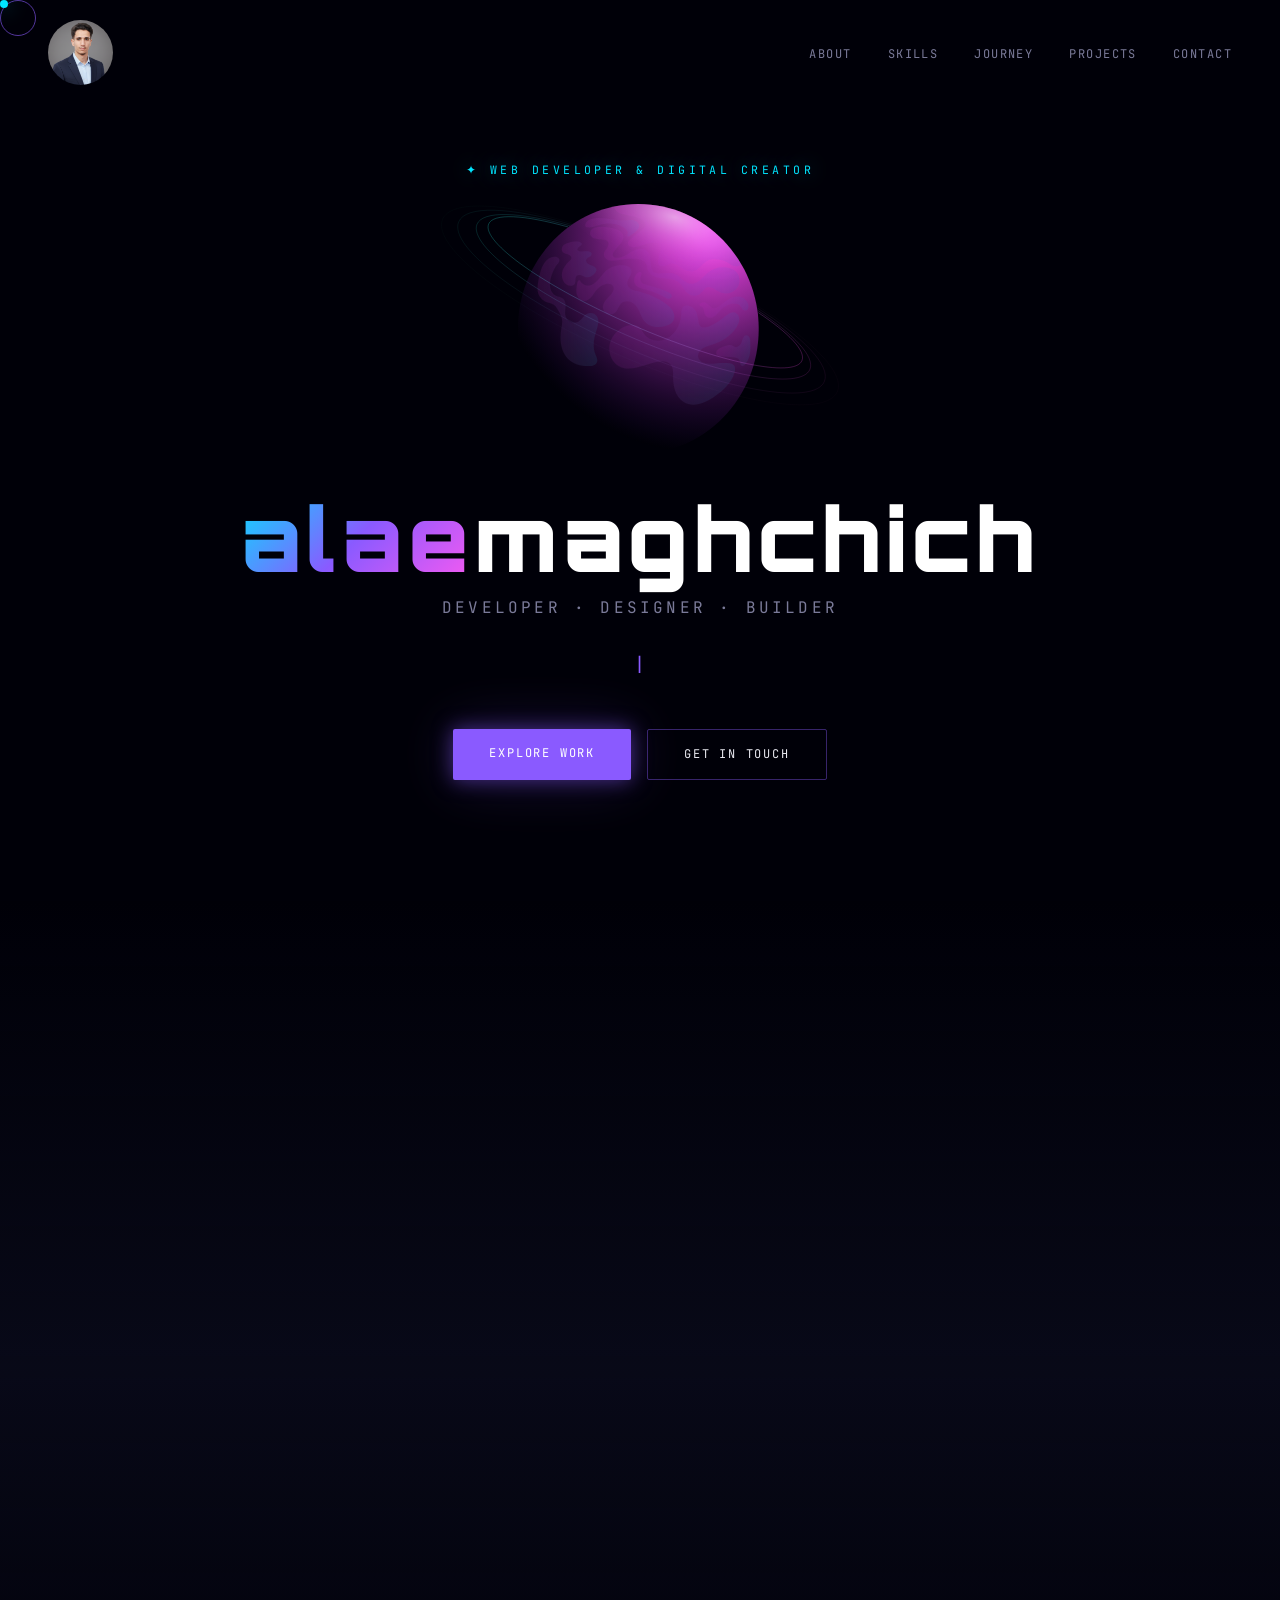
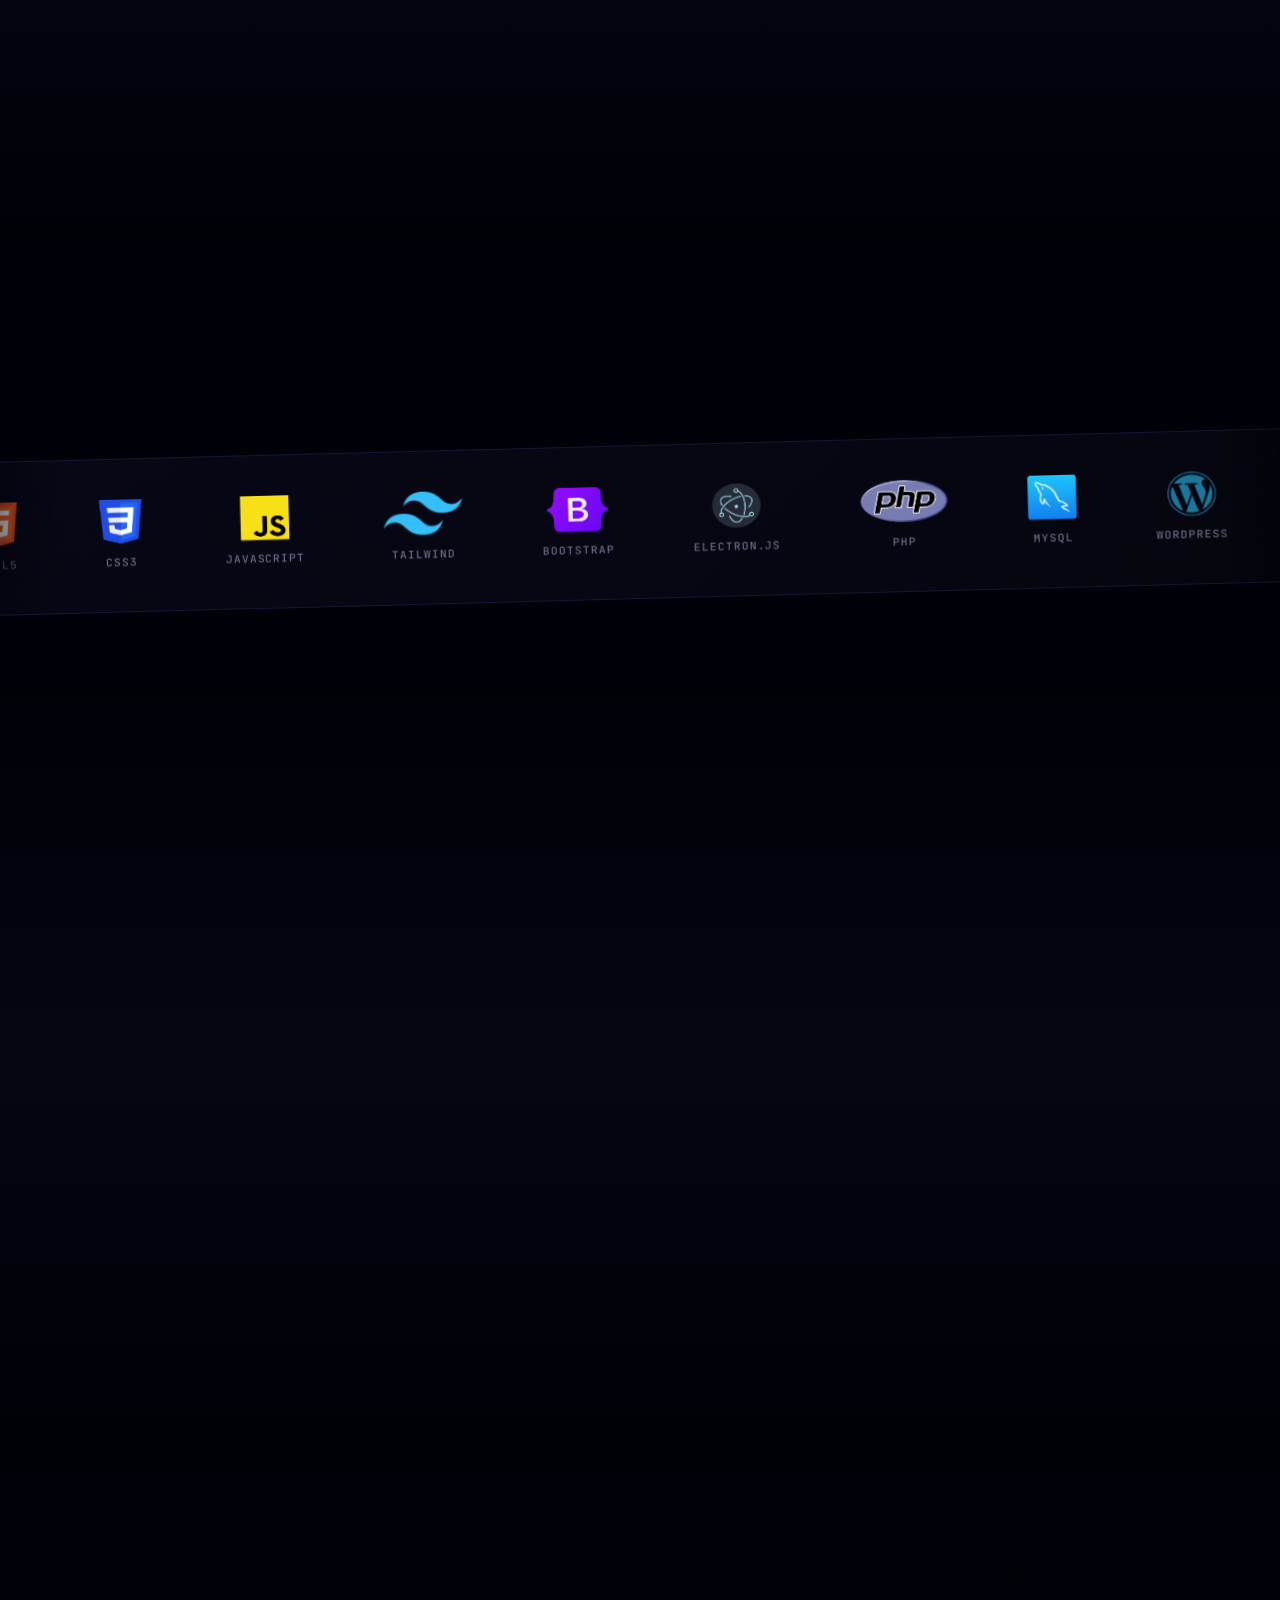
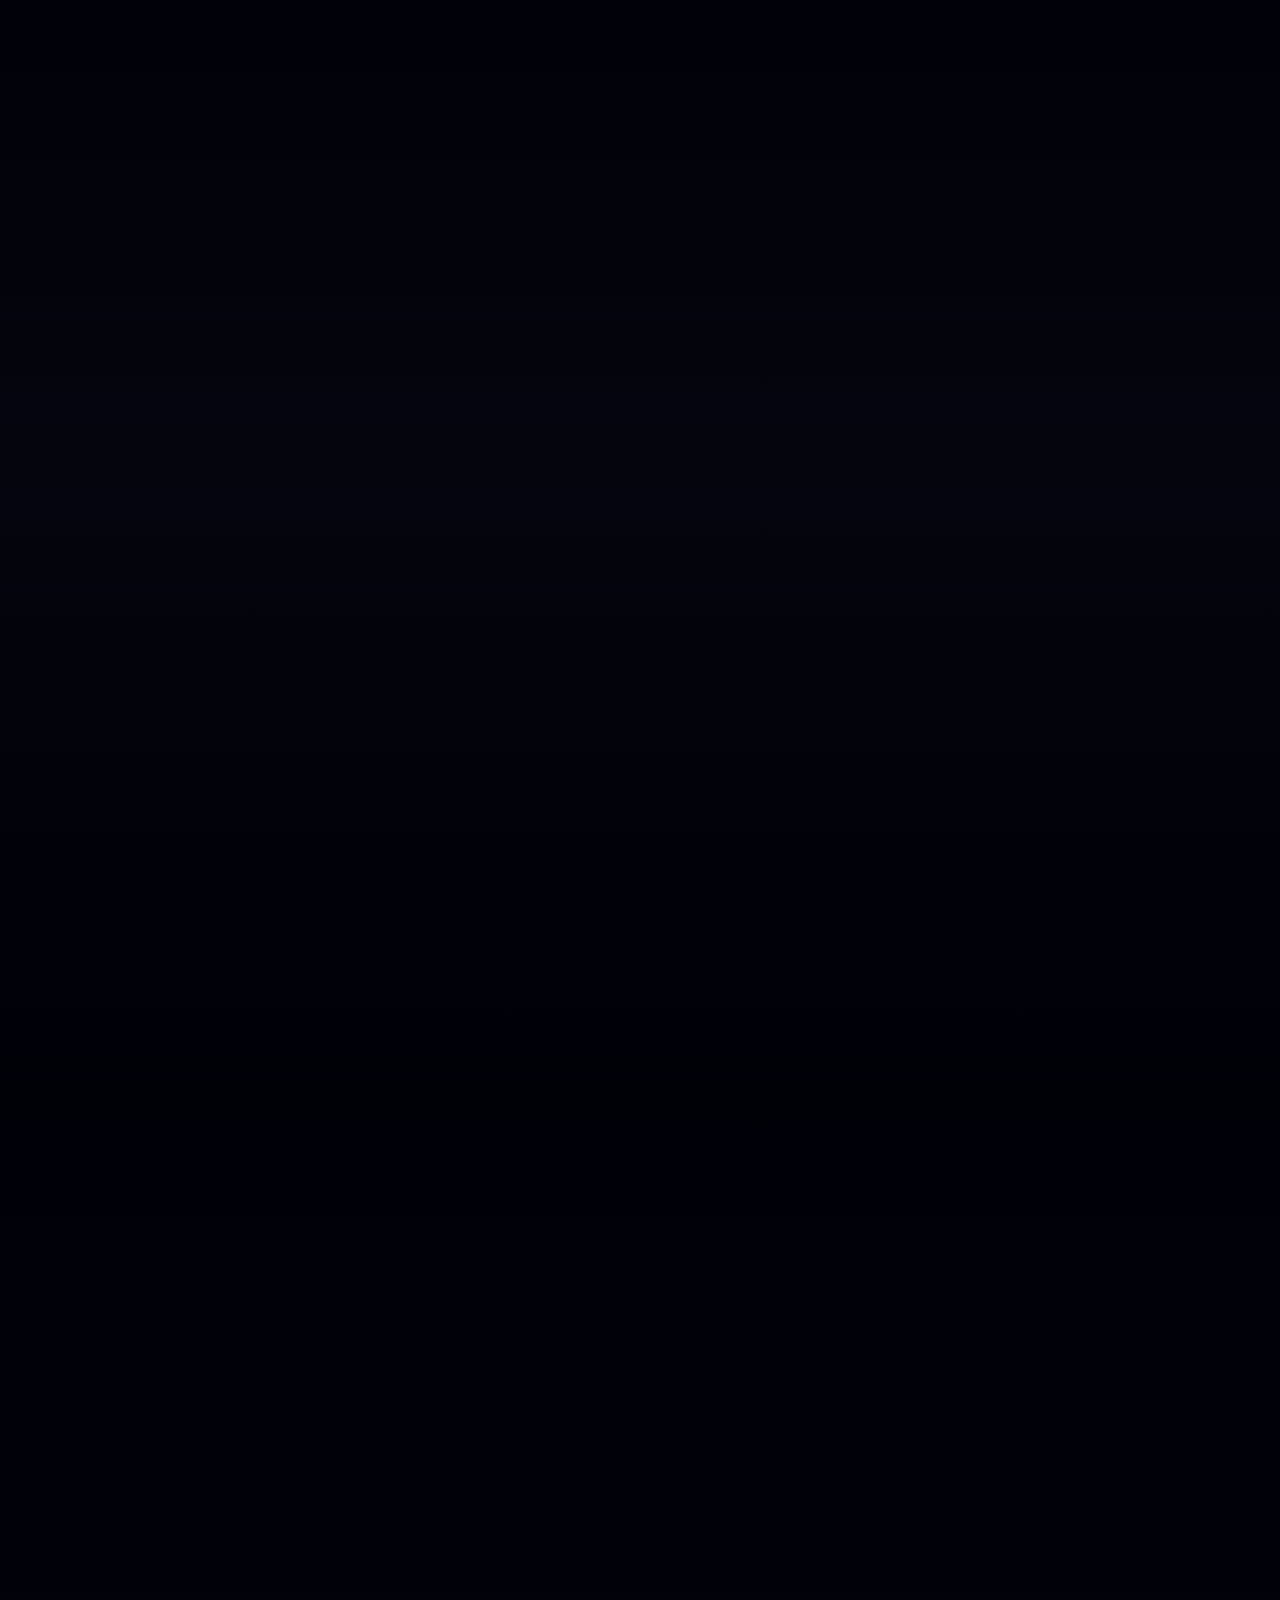
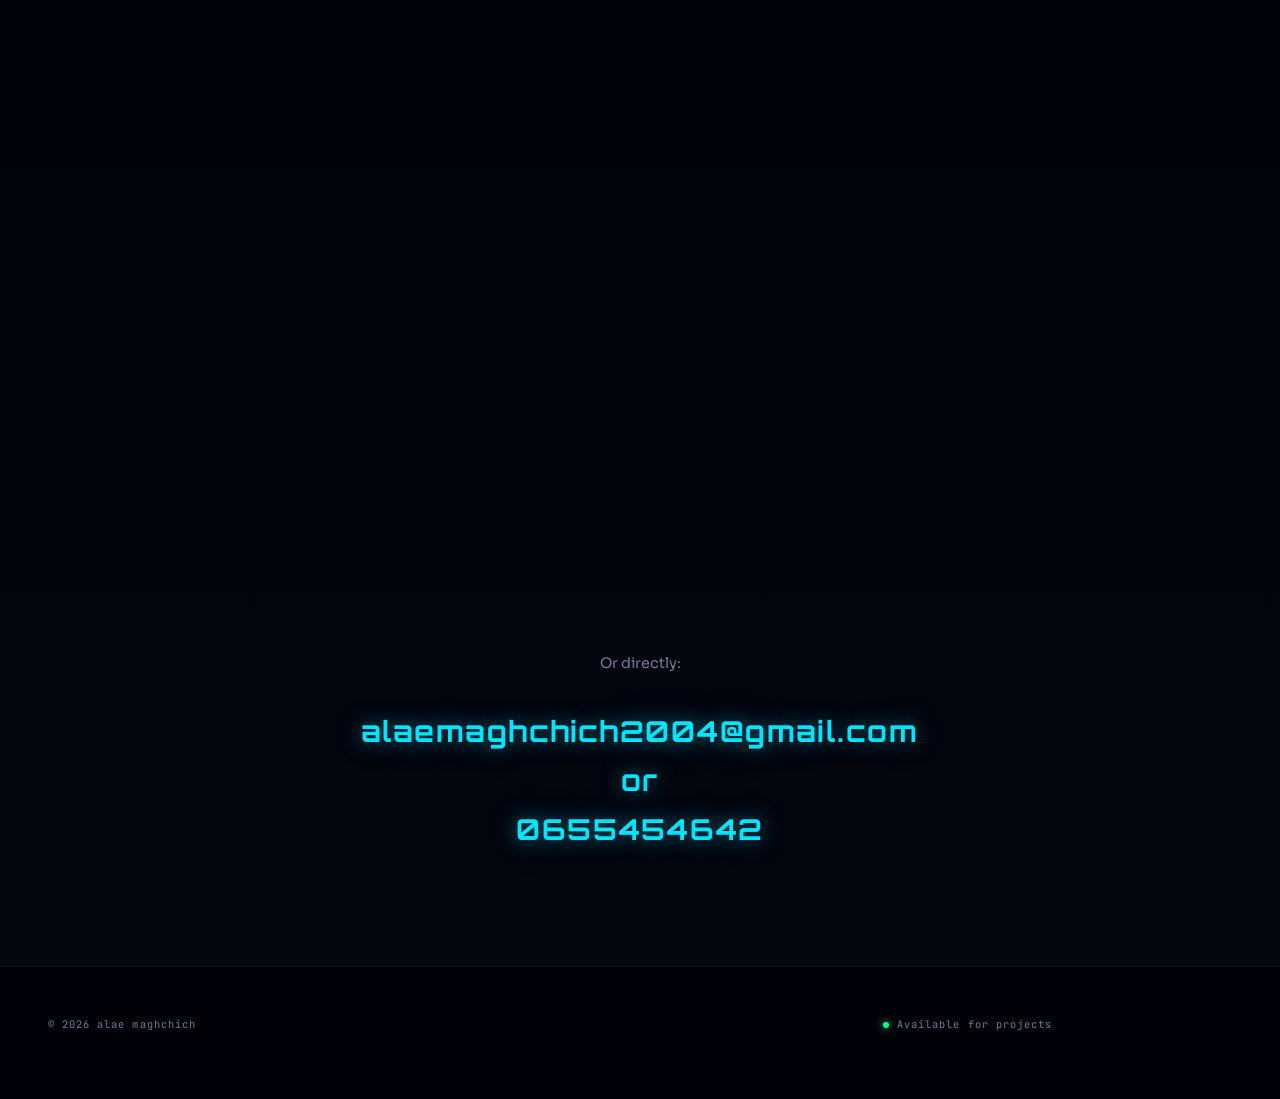
==== alae-maghchich-portfolio/index.html @ 99526644 "alae maghchich porfolio website" ====
<!DOCTYPE html>
<html lang="en">
<head>
  <meta charset="UTF-8" />
  <meta name="viewport" content="width=device-width, initial-scale=1.0" />
  <title> alae maghchich Portfolio</title>
  <meta name="description" content="Full-stack developer crafting immersive digital experiences" />
  <link rel="stylesheet" href="style.css" />

  <!-- Three.js CDN -->
  <script src="https://cdnjs.cloudflare.com/ajax/libs/three.js/r128/three.min.js" defer></script>
  <!-- Portfolio scripts -->
  <script src="three-scene.js" defer></script>
  <script src="main.js" defer></script>
</head>
<body>

  <!-- ── THREE.JS CANVAS ──────────────────────────────────────── -->
  <canvas id="galaxy-canvas"></canvas>

  <!-- ── CUSTOM CURSOR ─────────────────────────────────────────── -->
  <div id="cursor-dot"></div>
  <div id="cursor-ring"></div>

  <!-- ── NAVIGATION ────────────────────────────────────────────── -->
  <nav id="main-nav" role="navigation" aria-label="Main navigation">
    <img src="img/IMG_20260428_194711_703.png" alt="maghchich" href="#hero" class="nav-logo">

    <ul class="nav-links" role="list">
      <li><a href="#about"      class="nav-link">About</a></li>
      <li><a href="#skills"     class="nav-link">Skills</a></li>
      <li><a href="#background" class="nav-link">Journey</a></li>
      <li><a href="#projects"   class="nav-link">Projects</a></li>
      <li><a href="#contact"    class="nav-link">Contact</a></li>
    </ul>

    <button id="menu-toggle" aria-label="Toggle menu" aria-expanded="false">
      <span></span><span></span><span></span>
    </button>
  </nav>

  <!-- Mobile Nav Overlay -->
  <nav id="mobile-nav" aria-label="Mobile navigation">
    <a href="#about">About</a>
    <a href="#skills">Skills</a>
    <a href="#background">Journey</a>
    <a href="#projects">Projects</a>
    <a href="#contact">Contact</a>
  </nav>

  <!-- ── HERO ──────────────────────────────────────────────────── -->
  <section id="hero">
    <p class="hero-eyebrow">✦ Web Developer &amp; Digital Creator</p>

    <div class="hero-orb-wrap">
      <img src="img/636ea2e3a8142824447ccafb_planet 1.svg" height="250px">
    </div>

    <h1 class="hero-name">
      <span>alae</span>maghchich
    </h1>

    <p class="hero-title">Developer · Designer · Builder</p>

    <div class="hero-typing" aria-live="polite">
      <span id="typing-text"></span>
    </div>

    <div class="hero-cta">
      <a href="#projects" class="btn btn-primary">Explore Work</a>
      <a href="#contact"  class="btn btn-ghost">Get In Touch</a>
    </div>


  </section>

  <!-- ── ABOUT ─────────────────────────────────────────────────── -->
  <section id="about">
    <div class="container">
      <div class="about-grid">

        <div>
          <p class="section-label reveal">Who I Am</p>
          <h2 class="section-title reveal reveal-delay-1">
            Building at the edge<br>of art &amp; technology
          </h2>
          <div class="section-divider reveal reveal-delay-2"></div>

          <div class="about-text">
            <p class="reveal reveal-delay-2">
              I'm a <strong>full-stack developer</strong> based in Morocco, obsessed with crafting
              digital products that feel alive. I blend code and design to create
              experiences that leave an impression — not just a footprint.
            </p>
            <p class="reveal reveal-delay-3">
              From pixel-perfect interfaces to <strong>robust back-end architectures</strong>,
              I move fluidly across the stack. My work lives at the intersection
              of technical precision and creative vision.
            </p>
            <p class="reveal reveal-delay-4">
              When I'm not writing code, I'm exploring the cosmos — both literally
              and through the lens of <strong>interactive 3D</strong> and generative art.
            </p>
          </div>
        </div>

        <div class="about-stats reveal reveal-delay-2">
          <div class="stat-card">
            <div class="stat-number">1+</div>
            <div class="stat-label">Years of experience</div>
          </div>
          <div class="stat-card">
            <div class="stat-number">5+</div>
            <div class="stat-label">Projects completed</div>
          </div>
          <div class="stat-card">
            <div class="stat-number">12+</div>
            <div class="stat-label">Technologies mastered</div>
          </div>
          <div class="stat-card">
            <div class="stat-number">∞</div>
            <div class="stat-label">Passion for craft</div>
          </div>
        </div>

      </div>
    </div>
  </section>

  <!-- ── SKILLS STRIP ──────────────────────────────────────────── -->
  <section id="skills">
    <div class="skills-header">
      <p class="section-label reveal">Arsenal</p>
      <h2 class="section-title reveal reveal-delay-1">Tools &amp; Technologies</h2>
    </div>

    <div class="skills-strip-wrap">
      <div class="skills-runner">
        <div class="skills-track" aria-label="Skills list">

          <!-- Skill items — track is duplicated by JS for infinite loop -->
          <div class="skill-item">
            <img src="img/Html-1.svg.png" alt="" class="skill-icon">
            <span class="skill-name">HTML5</span>
          </div>
          <div class="skill-item">
            <img src="img/CSS3_logo.svg.png" alt="" class="skill-icon">
            <span class="skill-name">CSS3</span>
          </div>
          <div class="skill-item">
            <img src="img/Javascript_Logo.png" alt="" class="skill-icon">
            <span class="skill-name">JavaScript</span>
          </div>
          <div class="skill-item">
            <img src="img/Tailwind_CSS_Logo.svg.png" alt="" class="skill-icon">
            <span class="skill-name">Tailwind</span>
          </div>
          <div class="skill-item">
            <img src="img/Bootstrap_logo.svg.png" alt="" class="skill-icon">
            <span class="skill-name">Bootstrap</span>
          </div>
          <div class="skill-item">
            <img src="img/Electron_Software_Framework_Logo.svg.png" alt="" class="skill-icon">
            <span class="skill-name">Electron.js</span>
          </div>
          <div class="skill-item">
            <img src="img/PHP-logo.svg.png" alt="" class="skill-icon">
            <span class="skill-name">PHP</span>
          </div>
          <div class="skill-item">
            <img src="img/Antu_mysql-workbench.svg.png" alt="" class="skill-icon">
            <span class="skill-name">MySQL</span>
          </div>
          <div class="skill-item">
            <img src="img/WordPress_blue_logo.svg.png" alt="" class="skill-icon">
            <span class="skill-name">WordPress</span>
          </div>
          <div class="skill-item">
            <img src="img/Figma-logo.svg.png" alt="" class="skill-icon">
            <span class="skill-name">Figma</span>
          </div>
          <div class="skill-item">
            <img src="img/Git_icon.svg.png" alt="" class="skill-icon">
            <span class="skill-name">Git</span>
          </div>
          <div class="skill-item">
            <img src="img/GitHub_Invertocat_Logo_invert.svg.png" alt="" srcset=""class="skill-icon">
            <span class="skill-name">GitHub</span>
          </div>

          <!-- Second pass for seamless loop before JS clone -->
          <div class="skill-item"><img src="img/Html-1.svg.png" alt="" class="skill-icon"><span class="skill-name">HTML5</span></div>
          <div class="skill-item"><img src="img/CSS3_logo.svg.png" alt="" class="skill-icon"><span class="skill-name">CSS3</span></div>
          <div class="skill-item"><img src="img/Javascript_Logo.png" alt="" class="skill-icon"><span class="skill-name">JavaScript</span></div>
          <div class="skill-item"><img src="img/Tailwind_CSS_Logo.svg.png" alt="" class="skill-icon"><span class="skill-name">Tailwind</span></div>
          <div class="skill-item"><img src="img/Bootstrap_logo.svg.png" alt="" class="skill-icon"><span class="skill-name">Bootstrap</span></div>
          <div class="skill-item"><img src="img/Electron_Software_Framework_Logo.svg.png" alt="" class="skill-icon"><span class="skill-name">Electron.js</span></div>
          <div class="skill-item"><img src="img/PHP-logo.svg.png" alt="" class="skill-icon"><span class="skill-name">PHP</span></div>
          <div class="skill-item"><img src="img/Antu_mysql-workbench.svg.png" alt="" class="skill-icon"><span class="skill-name">MySQL</span></div>
          <div class="skill-item"><img src="img/WordPress_blue_logo.svg.png" alt="" class="skill-icon"><span class="skill-name">WordPress</span></div>
          <div class="skill-item"><img src="img/Figma-logo.svg.png" alt="" class="skill-icon"><span class="skill-name">Figma</span></div>
          <div class="skill-item"><img src="img/Git_icon.svg.png" alt="" class="skill-icon"><span class="skill-name">Git</span></div>
          <div class="skill-item"><img src="img/GitHub_Invertocat_Logo_invert.svg.png" alt="" srcset=""class="skill-icon"><span class="skill-name">GitHub</span></div>

        </div><!-- /skills-track -->
      </div><!-- /skills-runner -->
    </div><!-- /skills-strip-wrap -->
  </section>

  <!-- ── BACKGROUND ─────────────────────────────────────────────── -->
  <section id="background">
    <div class="container">
      <p class="section-label reveal">The Journey</p>
      <h2 class="section-title reveal reveal-delay-1">Languages, Education<br>&amp; Experience</h2>
      <div class="section-divider reveal reveal-delay-2"></div>

      <div class="background-grid">

        <!-- Languages -->
        <div class="bg-panel reveal reveal-delay-1">
          <p class="bg-panel-label">Languages</p>

          <div class="lang-item">
            <div class="lang-row">
              <span class="lang-name">Arabic</span>
              <span class="lang-level">Native</span>
            </div>
            <div class="lang-bar"></div>
          </div>

          <div class="lang-item">
            <div class="lang-row">
              <span class="lang-name">English</span>
              <span class="lang-level">A2-B1</span>
            </div>
            <div class="lang-bar"></div>
          </div>

          <div class="lang-item">
            <div class="lang-row">
              <span class="lang-name">French</span>
              <span class="lang-level">A1</span>
            </div>
            <div class="lang-bar"></div>
          </div>
        </div>

        <!-- Education -->
        <div class="bg-panel reveal reveal-delay-2">
          <p class="bg-panel-label">Education</p>

          <div class="timeline-item">
            <div class="timeline-year">2025 — Present</div>
            <div class="timeline-title">Web Development</div>
            <div class="timeline-sub">Solicode(ofppt) - Tangier</div>
          </div>



          <div class="timeline-item">
            <div class="timeline-year">2024 — 2025</div>
            <div class="timeline-title">Baccalaureat Sc SVT</div>
            <div class="timeline-sub">bac libre</div>
          </div>
        </div>



      </div>
    </div>
  </section>

  <!-- ── PROJECTS ───────────────────────────────────────────────── -->
  <section id="projects">
    <div class="container">
      <p class="section-label reveal">Selected Work</p>
      <h2 class="section-title reveal reveal-delay-1">Projects &amp; Builds</h2>
      <div class="section-divider reveal reveal-delay-2"></div>

      <div class="projects-grid">

        <article class="project-card reveal reveal-delay-1" data-id="1" role="button" tabindex="0" aria-label="Open NebulaChat project">
          <div class="project-preview">
            <div class="project-preview-inner">
              <img src="img/figmasolicodeblog.png" alt="figmasolicodeblog.png" class="project-preview-img">
            </div>
            <div class="project-preview-overlay"></div>
          </div>
          <div class="project-info">
            <div class="project-num">01</div>
            <h3 class="project-title">ui Solicode blog</h3>
            <p class="project-desc">SoliCode Tangier Mini Description: Bridging the digital divide through tech education and social solidarity.</p>
            <div class="project-arrow">View Project <span>→</span></div>
          </div>
        </article>

        <article class="project-card reveal reveal-delay-2" data-id="2" role="button" tabindex="0" aria-label="Open OrbisShop project">
          <div class="project-preview">
            <div class="project-preview-inner">
              <img src="img/catalog.png" alt="OrbisShop preview" class="project-preview-img">
            </div>
            <div class="project-preview-overlay"></div>
          </div>
          <div class="project-info">
            <div class="project-num">02</div>
            <h3 class="project-title">Dynamic Product Catalog</h3>
            <p class="project-desc">A responsive e-commerce storefront featuring real-time API integration, smart filtering, and a sleek dark-mode UI for modern retail.</p>
            <div class="project-arrow">View Project <span>→</span></div>
          </div>
        </article>

        <article class="project-card reveal reveal-delay-3" data-id="3" role="button" tabindex="0" aria-label="Open PulseUI Kit project">
          <div class="project-preview">
            <div class="project-preview-inner">
              <img src="img/library.png"  class="project-preview-img">
            </div>
            <div class="project-preview-overlay"></div>
          </div>
          <div class="project-info">
            <div class="project-num">03</div>
            <h3 class="project-title">The Cursed Librar</h3>
            <p class="project-desc">A haunted digital archive of forbidden knowledge, featuring a Grimdark UI and spectral tracking for artifacts that shouldn't exist.</p>
            <div class="project-arrow">View Project <span>→</span></div>
          </div>
        </article>

        <article class="project-card reveal reveal-delay-1" data-id="4" role="button" tabindex="0" aria-label="Open VoidTrack project">
          <div class="project-preview">
            <div class="project-preview-inner">
              <img src="img/crud.png" alt="VoidTrack preview" class="project-preview-img">
            </div>
            <div class="project-preview-overlay"></div>
          </div>
          <div class="project-info">
            <div class="project-num">04</div>
            <h3 class="project-title"> Recipes List crud</h3>
            <p class="project-desc">Offline-first productivity PWA with dark-only interface for deep work.</p>
            <div class="project-arrow">View Project <span>→</span></div>
          </div>
        </article>

        <article class="project-card reveal reveal-delay-2" data-id="5" role="button" tabindex="0" aria-label="Open AetherCMS project">
          <div class="project-preview">
            <div class="project-preview-inner">
              <img src="img/meteo.png" alt="AetherCMS preview" class="project-preview-img">
            </div>
            <div class="project-preview-overlay"></div>
          </div>
          <div class="project-info">
            <div class="project-num">05</div>
            <h3 class="project-title">meteo app</h3>
            <p class="project-desc">A minimalist, real-time weather application featuring a sleek glassmorphism design and dynamic background synchronization.</p>
            <div class="project-arrow">View Project <span>→</span></div>
          </div>
        </article>

        <article class="project-card reveal reveal-delay-3" data-id="6" role="button" tabindex="0" aria-label="Open StarMapper project">
          <div class="project-preview">
            <div class="project-preview-inner">
              <img src="img/ConsultationsList.png" alt="StarMapper preview" class="project-preview-img">
            </div>
            <div class="project-preview-overlay"></div>
          </div>
          <div class="project-info">
            <div class="project-num">06</div>
            <h3 class="project-title">Consultations List</h3>
            <p class="project-desc">A sleek, full-stack management interface designed for healthcare providers to track patient vitals, manage consultation lists, and receive real-time diagnostic alerts based on clinical data.</p>
            <div class="project-arrow">View Project <span>→</span></div>
          </div>
        </article>

      </div>
    </div>
  </section>

  <!-- ── CONTACT ─────────────────────────────────────────────────── -->
  <section id="contact">
    <div class="container">
      <div class="contact-inner">
        <p class="section-label reveal">Say Hello</p>
        <h2 class="section-title reveal reveal-delay-1">
          Let's build something<br>remarkable together.
        </h2>
        <div class="section-divider reveal reveal-delay-2" style="margin: 0 auto 32px"></div>

        <p class="reveal reveal-delay-2" style="color:var(--text-dim); max-width:420px; margin: 0 auto 40px">
          Open to freelance projects, full-time roles, and ambitious collaborations.
          Reach out — the universe is vast but my inbox is open.
        </p>

        <!-- Contact Form -->
        <form id="contact-form" class="contact-form reveal reveal-delay-3" action="https://formspree.io/f/xyzgwjrn" method="POST">
          <div class="form-group">
            <label for="name" class="form-label">Name</label>
            <input 
              type="text" 
              id="name" 
              name="name" 
              class="form-input" 
              placeholder="Your name"
              required
            >
            <span class="form-error" id="name-error"></span>
          </div>

          <div class="form-group">
            <label for="email" class="form-label">Email</label>
            <input 
              type="email" 
              id="email" 
              name="email" 
              class="form-input" 
              placeholder="your@email.com"
              required
            >
            <span class="form-error" id="email-error"></span>
          </div>

          <div class="form-group">
            <label for="subject" class="form-label">Subject</label>
            <input 
              type="text" 
              id="subject" 
              name="subject" 
              class="form-input" 
              placeholder="What's this about?"
              required
            >
            <span class="form-error" id="subject-error"></span>
          </div>

          <div class="form-group">
            <label for="message" class="form-label">Message</label>
            <textarea 
              id="message" 
              name="message" 
              class="form-input form-textarea" 
              placeholder="Tell me about your project..."
              rows="6"
              required
            ></textarea>
            <span class="form-error" id="message-error"></span>
          </div>

          <button type="submit" class="btn btn-primary" id="submit-btn">
            Send Message
          </button>
          <span class="form-success" id="success-message"></span>
        </form>

        <!-- Email Link Alternative -->
        <p style="color:var(--text-dim); margin-top: 32px; font-size: 0.9rem">
          Or directly: 
          <span class="contact-email">
            alaemaghchich2004@gmail.com <br> or <br> 0655454642
          </span>
        </p>

      </div>
    </div>
  </section>

  <!-- ── FOOTER ─────────────────────────────────────────────────── -->
  <footer>
    <p class="footer-copy">© 2026 alae maghchich</p>
    <div class="footer-status">
      <div class="status-dot"></div>
      Available for projects
              <div class="social-links reveal reveal-delay-4">
          <a href="https://github.com/alaemaghchich" class="social-link" aria-label="GitHub" title="GitHub">
            <!-- GitHub SVG icon -->
            <svg width="18" height="18" viewBox="0 0 24 24" fill="currentColor">
              <path d="M12 0C5.37 0 0 5.37 0 12c0 5.3 3.44 9.8 8.2 11.38.6.11.82-.26.82-.58v-2.03c-3.34.73-4.04-1.61-4.04-1.61-.54-1.38-1.33-1.75-1.33-1.75-1.08-.74.08-.73.08-.73 1.2.08 1.83 1.23 1.83 1.23 1.06 1.82 2.79 1.3 3.47.99.11-.77.42-1.3.76-1.6-2.67-.3-5.47-1.33-5.47-5.93 0-1.31.47-2.38 1.24-3.22-.13-.3-.54-1.52.12-3.18 0 0 1.01-.32 3.3 1.23a11.5 11.5 0 0 1 3-.4c1.02 0 2.04.13 3 .4 2.28-1.55 3.29-1.23 3.29-1.23.66 1.66.25 2.88.12 3.18.77.84 1.24 1.91 1.24 3.22 0 4.61-2.81 5.63-5.48 5.92.43.37.81 1.1.81 2.22v3.29c0 .32.22.7.83.58C20.56 21.8 24 17.3 24 12c0-6.63-5.37-12-12-12z"/>
            </svg>
          </a>
          <a href="https://ma.linkedin.com/in/alae-maghchich-338a4239a" class="social-link" aria-label="LinkedIn" title="LinkedIn">
            <svg width="18" height="18" viewBox="0 0 24 24" fill="currentColor">
              <path d="M20.45 20.45h-3.55v-5.57c0-1.33-.03-3.04-1.85-3.04-1.85 0-2.14 1.45-2.14 2.94v5.67H9.36V9h3.41v1.56h.05c.47-.9 1.63-1.85 3.35-1.85 3.58 0 4.24 2.36 4.24 5.43v6.31zM5.34 7.43a2.06 2.06 0 1 1 0-4.12 2.06 2.06 0 0 1 0 4.12zm1.78 13.02H3.56V9h3.56v11.45zM22.22 0H1.77C.79 0 0 .77 0 1.73v20.54C0 23.23.79 24 1.77 24h20.45c.98 0 1.78-.77 1.78-1.73V1.73C24 .77 23.2 0 22.22 0z"/>
            </svg>
          </a>
          <a href="https://x.com/AlaeMaghch34144" class="social-link" aria-label="Twitter / X" title="Twitter">
            <svg width="18" height="18" viewBox="0 0 24 24" fill="currentColor">
              <path d="M18.24 2h3.12l-6.81 7.79L22.5 22h-6.27l-4.91-6.42L5.5 22H2.38l7.29-8.33L1.5 2h6.43l4.43 5.87L18.24 2zm-1.1 18h1.73L6.97 3.73H5.12L17.14 20z"/>
            </svg>
          </a>
        </div>
    </div>
  </footer>

  <!-- ── PROJECT MODAL ──────────────────────────────────────────── -->
  <div id="modal-overlay" role="dialog" aria-modal="true" aria-label="Project details">
    <div id="project-modal">
      <button id="modal-close" aria-label="Close modal">✕</button>

      <div class="modal-preview">
        <img class="modal-preview-image" src="img/image.png" alt="Project screenshot">
      </div>

      <div class="modal-body">
        <h2 class="modal-title">Project Title</h2>
        <p class="modal-desc">Project description goes here.</p>

        <div class="modal-tech">
          <!-- Filled by JS -->
        </div>

        <div class="modal-links">
          <a href="#" class="btn btn-primary modal-live" target="_blank" rel="noopener">
            Live Demo ↗
          </a>
          <a href="#" class="btn btn-ghost modal-github" target="_blank" rel="noopener">
            GitHub ↗
          </a>
        </div>
      </div>
    </div>
  </div>

</body>
</html>
---- alae-maghchich-portfolio/style.css ----
/* ═══════════════════════════════════════════════════════════════════
   style.css  —  Cosmic Portfolio Design System
═══════════════════════════════════════════════════════════════════ */

/* ── FONTS ──────────────────────────────────────────────────────── */
@import url('https://fonts.googleapis.com/css2?family=Orbitron:wght@400;600;700;900&family=Sora:wght@200;300;400;600&family=JetBrains+Mono:wght@300;400&display=swap');

/* ── TOKENS ─────────────────────────────────────────────────────── */
:root {
  --bg:          #000008;
  --surface:     #05060f;
  --surface2:    #090a1a;
  --border:      rgba(138, 90, 255, 0.15);
  --border-bright: rgba(138, 90, 255, 0.4);

  --accent:      #8a5aff;
  --accent2:     #00e5ff;
  --accent3:     #ff5af0;
  --gold:        #ffc857;

  --text:        #e8e8f0;
  --text-dim:    #7a7a99;
  --text-bright: #ffffff;

  --font-display: 'Orbitron', monospace;
  --font-body:    'Sora', sans-serif;
  --font-mono:    'JetBrains Mono', monospace;

  --glow-accent: 0 0 20px rgba(138, 90, 255, 0.5), 0 0 60px rgba(138, 90, 255, 0.2);
  --glow-cyan:   0 0 20px rgba(0, 229, 255, 0.5), 0 0 60px rgba(0, 229, 255, 0.2);
  --glow-pink:   0 0 20px rgba(255, 90, 240, 0.5);

  --ease-expo:   cubic-bezier(0.16, 1, 0.3, 1);
  --ease-back:   cubic-bezier(0.34, 1.56, 0.64, 1);
}

/* ── RESET ──────────────────────────────────────────────────────── */
*, *::before, *::after { box-sizing: border-box; margin: 0; padding: 0; }

html {
  scroll-behavior: smooth;
  scrollbar-width: thin;
  scrollbar-color: var(--accent) transparent;
}

body {
  background: var(--bg);
  color: var(--text);
  font-family: var(--font-body);
  font-size: 16px;
  line-height: 1.7;
  overflow-x: hidden;
  cursor: none;
}

::-webkit-scrollbar { width: 4px; }
::-webkit-scrollbar-track { background: var(--bg); }
::-webkit-scrollbar-thumb { background: var(--accent); border-radius: 2px; }

a { color: inherit; text-decoration: none; }
img { max-width: 100%; display: block; }

/* ── CUSTOM CURSOR ──────────────────────────────────────────────── */
#cursor-dot {
  position: fixed; top: 0; left: 0; z-index: 9999;
  width: 8px; height: 8px;
  background: var(--accent2);
  border-radius: 50%;
  pointer-events: none;
  box-shadow: var(--glow-cyan);
  transition: opacity 0.2s;
}

#cursor-ring {
  position: fixed; top: 0; left: 0; z-index: 9998;
  width: 36px; height: 36px;
  border: 1px solid rgba(138, 90, 255, 0.6);
  border-radius: 50%;
  pointer-events: none;
  transition: width 0.3s var(--ease-back),
              height 0.3s var(--ease-back),
              border-color 0.3s;
}

#cursor-ring.expanded {
  width: 56px; height: 56px;
  border-color: var(--accent2);
}

/* ── GALAXY CANVAS ──────────────────────────────────────────────── */
#galaxy-canvas {
  position: fixed;
  inset: 0;
  z-index: 0;
  pointer-events: none;
}

/* ── SCROLL REVEAL ──────────────────────────────────────────────── */
.reveal {
  opacity: 0;
  transform: translateY(40px);
  transition: opacity 0.8s var(--ease-expo), transform 0.8s var(--ease-expo);
}
.reveal.revealed { opacity: 1; transform: none; }
.reveal-delay-1 { transition-delay: 0.1s; }
.reveal-delay-2 { transition-delay: 0.2s; }
.reveal-delay-3 { transition-delay: 0.3s; }
.reveal-delay-4 { transition-delay: 0.4s; }

/* ── NAVIGATION ─────────────────────────────────────────────────── */
#main-nav {
  position: fixed; top: 0; left: 0; right: 0; z-index: 100;
  display: flex; align-items: center; justify-content: space-between;
  padding: 20px 48px;
  transition: background 0.4s, padding 0.4s, backdrop-filter 0.4s;
}

#main-nav.scrolled {
  background: rgba(5, 6, 15, 0.85);
  backdrop-filter: blur(20px);
  padding: 1px 15px;
  border-bottom: 1px solid var(--border);
}

.nav-logo { 
  height: 65px;
  border-radius: 50px;
}



.nav-links {
  display: flex; gap: 36px; list-style: none;
}

.nav-link {
  font-family: var(--font-mono);
  font-size: 0.75rem;
  letter-spacing: 0.12em;
  text-transform: uppercase;
  color: var(--text-dim);
  transition: color 0.3s;
  position: relative;
}

.nav-link::after {
  content: '';
  position: absolute; bottom: -4px; left: 0;
  width: 0; height: 1px;
  background: var(--accent2);
  box-shadow: var(--glow-cyan);
  transition: width 0.3s var(--ease-expo);
}

.nav-link:hover,
.nav-link.active {
  color: var(--text-bright);
}

.nav-link:hover::after,
.nav-link.active::after { width: 100%; }

/* Mobile toggle */
#menu-toggle {
  display: none;
  flex-direction: column; gap: 5px;
  cursor: none; background: none; border: none;
  padding: 4px;
}

#menu-toggle span {
  display: block; width: 24px; height: 1.5px;
  background: var(--text);
  transition: all 0.3s var(--ease-expo);
}

#menu-toggle.active span:nth-child(1) { transform: translateY(6.5px) rotate(45deg); }
#menu-toggle.active span:nth-child(2) { opacity: 0; transform: scaleX(0); }
#menu-toggle.active span:nth-child(3) { transform: translateY(-6.5px) rotate(-45deg); }

/* Mobile nav */
#mobile-nav {
  display: none;
  position: fixed; inset: 0; z-index: 99;
  background: rgba(0,0,8,0.96);
  backdrop-filter: blur(20px);
  flex-direction: column;
  align-items: center; justify-content: center;
  gap: 40px;
  opacity: 0; pointer-events: none;
  transition: opacity 0.3s;
}

#mobile-nav.open {
  opacity: 1; pointer-events: all;
}

#mobile-nav a {
  font-family: var(--font-display);
  font-size: 1.5rem;
  letter-spacing: 0.1em;
  color: var(--text-dim);
  transition: color 0.2s;
}
#mobile-nav a:hover { color: var(--accent2); }

/* ── HERO ───────────────────────────────────────────────────────── */
#hero {
  position: relative; z-index: 1;
  min-height: 100vh;
  display: flex; flex-direction: column;
  align-items: center; justify-content: center;
  text-align: center;
  padding: 120px 24px 80px;
}

.hero-eyebrow {
  font-family: var(--font-mono);
  font-size: 0.72rem;
  letter-spacing: 0.3em;
  text-transform: uppercase;
  color: var(--accent2);
  text-shadow: var(--glow-cyan);
  margin-bottom: 24px;
  opacity: 0;
  animation: fadeDown 0.8s 0.3s var(--ease-expo) forwards;
}

.hero-orb-wrap {
  margin-bottom: 40px;
  perspective: 600px;
  opacity: 0;
  animation: fadeDown 0.9s 0.5s var(--ease-expo) forwards;
}

.hero-orb {

  position: relative;
  transition: transform 0.3s ease;
  transform-style: preserve-3d;
}

.hero-orb::before {
  content: '';
  position: absolute; inset: -12px;
  border-radius: 50%;
  border: 1px solid rgba(138, 90, 255, 0.3);
  animation: orbRing 4s linear infinite;
}

.hero-orb::after {
  content: '';
  position: absolute; inset: -24px;
  border-radius: 50%;
  border: 1px solid rgba(0, 229, 255, 0.15);
  animation: orbRing 7s linear infinite reverse;
}

@keyframes orbRing {
  from { transform: rotate(0deg) scaleX(1.4); }
  to   { transform: rotate(360deg) scaleX(1.4); }
}

.hero-name {
  font-family: var(--font-display);
  font-size: clamp(2.4rem, 7vw, 5.5rem);
  font-weight: 900;
  letter-spacing: 0.06em;
  line-height: 1;
  color: var(--text-bright);
  margin-bottom: 12px;
  opacity: 0;
  animation: fadeUp 0.9s 0.7s var(--ease-expo) forwards;
}

.hero-name span {
  background: linear-gradient(135deg, var(--accent2), var(--accent), var(--accent3));
  -webkit-background-clip: text;
  -webkit-text-fill-color: transparent;
  background-clip: text;
}

.hero-title {
  font-family: var(--font-mono);
  font-size: clamp(0.8rem, 2vw, 1rem);
  letter-spacing: 0.2em;
  text-transform: uppercase;
  color: var(--text-dim);
  margin-bottom: 28px;
  opacity: 0;
  animation: fadeUp 0.9s 0.9s var(--ease-expo) forwards;
}

.hero-typing {
  height: 32px;
  font-size: clamp(0.9rem, 2.5vw, 1.15rem);
  color: var(--accent2);
  font-family: var(--font-mono);
  letter-spacing: 0.04em;
  opacity: 0;
  animation: fadeUp 0.9s 1.1s var(--ease-expo) forwards;
}

#typing-text {
  display: inline;
}

#typing-text::after {
  content: '|';
  animation: blink 0.8s step-start infinite;
  color: var(--accent);
}

@keyframes blink { 50% { opacity: 0; } }

.hero-cta {
  display: flex; gap: 16px;
  margin-top: 48px;
  opacity: 0;
  animation: fadeUp 0.9s 1.3s var(--ease-expo) forwards;
}

.btn {
  font-family: var(--font-mono);
  font-size: 0.75rem;
  letter-spacing: 0.15em;
  text-transform: uppercase;
  padding: 14px 36px;
  border-radius: 2px;
  cursor: none;
  transition: all 0.3s var(--ease-expo);
  position: relative;
  overflow: hidden;
}

.btn-primary {
  background: var(--accent);
  color: #fff;
  box-shadow: var(--glow-accent);
}

.btn-primary:hover {
  background: var(--accent2);
  box-shadow: var(--glow-cyan);
  transform: translateY(-2px);
}

.btn-ghost {
  border: 1px solid var(--border-bright);
  color: var(--text);
}

.btn-ghost:hover {
  border-color: var(--accent2);
  color: var(--accent2);
  box-shadow: var(--glow-cyan);
  transform: translateY(-2px);
}

.scroll-hint {
  position: absolute; bottom: 32px; left: 50%; transform: translateX(-50%);
  display: flex; flex-direction: column; align-items: center; gap: 8px;
  font-family: var(--font-mono); font-size: 0.65rem;
  letter-spacing: 0.2em; text-transform: uppercase; color: var(--text-dim);
  opacity: 0; animation: fadeUp 1s 2s forwards;
}

.scroll-hint-line {
  width: 1px; height: 40px;
  background: linear-gradient(to bottom, var(--accent), transparent);
  animation: scrollPulse 2s ease infinite;
}

@keyframes scrollPulse {
  0%, 100% { opacity: 0.4; transform: scaleY(1); }
  50%       { opacity: 1;   transform: scaleY(1.2); }
}

/* ── SECTION COMMON ─────────────────────────────────────────────── */
section {
  position: relative; z-index: 1;
  padding: 120px 0;
}

.container {
  max-width: 1200px;
  margin: 0 auto;
  padding: 0 48px;
}

.section-label {
  font-family: var(--font-mono);
  font-size: 0.68rem;
  letter-spacing: 0.35em;
  text-transform: uppercase;
  color: var(--accent);
  text-shadow: var(--glow-accent);
  margin-bottom: 12px;
}

.section-title {
  font-family: var(--font-display);
  font-size: clamp(1.8rem, 4vw, 3rem);
  font-weight: 700;
  color: var(--text-bright);
  line-height: 1.1;
  margin-bottom: 24px;
}

.section-divider {
  width: 60px; height: 1px;
  background: linear-gradient(to right, var(--accent2), transparent);
  margin-bottom: 48px;
}

/* ── ABOUT ──────────────────────────────────────────────────────── */
#about {
  background: linear-gradient(to bottom, transparent, rgba(9,10,26,0.9), transparent);
}

.about-grid {
  display: grid;
  grid-template-columns: 1fr 1fr;
  gap: 80px;
  align-items: center;
}

.about-text p {
  color: var(--text-dim);
  font-size: 1.05rem;
  line-height: 1.9;
  margin-bottom: 20px;
}

.about-text p strong {
  color: var(--accent2);
  font-weight: 600;
}

.about-stats {
  display: grid;
  grid-template-columns: 1fr 1fr;
  gap: 2px;
}

.stat-card {
  background: var(--surface2);
  border: 1px solid var(--border);
  padding: 28px 24px;
  transition: border-color 0.3s, box-shadow 0.3s;
}

.stat-card:hover {
  border-color: var(--border-bright);
  box-shadow: var(--glow-accent);
}

.stat-number {
  font-family: var(--font-display);
  font-size: 2.4rem;
  font-weight: 900;
  color: var(--accent2);
  line-height: 1;
  margin-bottom: 6px;
}

.stat-label {
  font-size: 0.78rem;
  color: var(--text-dim);
  letter-spacing: 0.08em;
}

/* ── SKILLS STRIP ───────────────────────────────────────────────── */
#skills {
  overflow: hidden;
  padding: 80px 0;
}

.skills-header {
  padding: 0 48px;
  max-width: 1200px;
  margin: 0 auto 48px;
}

.skills-strip-wrap {
  position: relative;
  overflow: hidden;
  transform: rotate(-1.5deg) scaleX(1.1);
  padding: 20px 0;
  background: linear-gradient(135deg, rgba(9,10,26,0.8), rgba(5,6,15,0.9));
  border-top: 1px solid var(--border);
  border-bottom: 1px solid var(--border);
}

.skills-strip-wrap::before,
.skills-strip-wrap::after {
  content: '';
  position: absolute; top: 0; bottom: 0; z-index: 2;
  width: 120px;
  pointer-events: none;
}

.skills-strip-wrap::before {
  left: 0;
  background: linear-gradient(to right, var(--bg), transparent);
}

.skills-strip-wrap::after {
  right: 0;
  background: linear-gradient(to left, var(--bg), transparent);
}

.skills-runner {
  display: flex;
  width: max-content;
}

.skills-track {
  display: flex;
  align-items: center;
  gap: 0;
  animation: infiniteScroll 28s linear infinite;
  will-change: transform;
}

@keyframes infiniteScroll {
  from { transform: translateX(0); }
  to   { transform: translateX(-50%); }
}

.skill-item {
  display: flex;
  flex-direction: column;
  align-items: center;
  gap: 10px;
  padding: 20px 36px;
  white-space: nowrap;
  transition: transform 0.2s var(--ease-back);
  cursor: none;
}

.skill-item:hover { transform: scale(1.12) translateY(-4px); }

.skill-icon {
  height: 44px;
  display: flex; align-items: center; justify-content: center;
  font-size: 1.5rem;
  transition: border-color 0.3s, box-shadow 0.3s;
}

.skill-item:hover .skill-icon {
  border-color: var(--accent);
  box-shadow: var(--glow-accent);
}

.skill-name {
  font-family: var(--font-mono);
  font-size: 0.65rem;
  letter-spacing: 0.12em;
  text-transform: uppercase;
  color: var(--text-dim);
}

/* ── LANGUAGES / EDUCATION / EXPERIENCE ────────────────────────── */
#background {
  background: linear-gradient(to bottom, transparent, rgba(9,10,26,0.6), transparent);
}

.background-grid {
  display: grid;
  grid-template-columns: 1fr 1fr 1fr;
  gap: 2px;
}

.bg-panel {
  background: var(--surface2);
  border: 1px solid var(--border);
  padding: 36px;
  transition: border-color 0.3s, transform 0.3s;
}

.bg-panel:hover {
  border-color: var(--border-bright);
  transform: translateY(-4px);
}

.bg-panel-label {
  font-family: var(--font-mono);
  font-size: 0.65rem;
  letter-spacing: 0.3em;
  text-transform: uppercase;
  color: var(--accent);
  margin-bottom: 24px;
}

/* Language items */
.lang-item {
  margin-bottom: 20px;
}

.lang-row {
  display: flex;
  justify-content: space-between;
  align-items: baseline;
  margin-bottom: 8px;
}

.lang-name {
  font-size: 0.95rem;
  font-weight: 600;
  color: var(--text);
}

.lang-level {
  font-family: var(--font-mono);
  font-size: 0.65rem;
  color: var(--accent2);
  letter-spacing: 0.1em;
}

.lang-bar {
  height: 2px;
  background: rgba(138,90,255,0.15);
  border-radius: 1px;
  overflow: hidden;
}

.lang-fill {
  height: 100%;
  background: linear-gradient(to right, var(--accent), var(--accent2));
  box-shadow: var(--glow-accent);
  border-radius: 1px;
  transform: scaleX(0);
  transform-origin: left;
  transition: transform 1.2s var(--ease-expo);
}

.revealed .lang-fill { transform: scaleX(1); }

/* Timeline items */
.timeline-item {
  position: relative;
  padding-left: 20px;
  margin-bottom: 24px;
  border-left: 1px solid var(--border);
}

.timeline-item::before {
  content: '';
  position: absolute; left: -4px; top: 6px;
  width: 7px; height: 7px;
  border-radius: 50%;
  background: var(--accent);
  box-shadow: var(--glow-accent);
}

.timeline-year {
  font-family: var(--font-mono);
  font-size: 0.65rem;
  color: var(--accent2);
  letter-spacing: 0.1em;
  margin-bottom: 4px;
}

.timeline-title {
  font-size: 0.95rem;
  font-weight: 600;
  color: var(--text);
  margin-bottom: 2px;
}

.timeline-sub {
  font-size: 0.8rem;
  color: var(--text-dim);
}

/* ── PROJECTS ───────────────────────────────────────────────────── */
#projects {
  background: linear-gradient(to bottom, transparent, rgba(5,6,15,0.8), transparent);
}

.projects-grid {
  display: grid;
  grid-template-columns: repeat(3, 1fr);
  gap: 2px;
}

.project-card {
  background: var(--surface2);
  border: 1px solid var(--border);
  overflow: hidden;
  cursor: none;
  transition: border-color 0.35s, transform 0.35s var(--ease-expo);
  position: relative;
}

.project-card:hover {
  border-color: var(--border-bright);
  transform: translateY(-8px);
  z-index: 2;
}

.project-preview {
  height: 180px;
  position: relative;
  overflow: hidden;
}

.project-preview-inner {
  position: absolute; inset: 0;
  display: flex; align-items: center; justify-content: center;
  transition: transform 0.5s var(--ease-expo);
}

.project-preview-img {
  width: 100%;
  height: 100%;
  object-fit: cover;
  display: block;
}

.project-card:hover .project-preview-inner {
  transform: scale(1.05);
}

.project-preview-overlay {
  position: absolute; inset: 0;
  background: linear-gradient(to top, var(--surface2), transparent);
}

.project-info {
  padding: 24px;
}

.project-num {
  font-family: var(--font-mono);
  font-size: 0.65rem;
  color: var(--accent);
  letter-spacing: 0.2em;
  margin-bottom: 8px;
}

.project-title {
  font-family: var(--font-display);
  font-size: 1.05rem;
  font-weight: 700;
  color: var(--text-bright);
  margin-bottom: 8px;
  letter-spacing: 0.04em;
}

.project-desc {
  font-size: 0.82rem;
  color: var(--text-dim);
  line-height: 1.6;
  margin-bottom: 16px;
}

.project-arrow {
  font-family: var(--font-mono);
  font-size: 0.7rem;
  letter-spacing: 0.15em;
  color: var(--accent2);
  display: flex; align-items: center; gap: 8px;
  transition: gap 0.2s;
}

.project-card:hover .project-arrow { gap: 14px; }

/* ── MODAL ──────────────────────────────────────────────────────── */
#modal-overlay {
  display: none;
  position: fixed; inset: 0; z-index: 200;
  background: rgba(0,0,8,0.88);
  backdrop-filter: blur(12px);
  align-items: center; justify-content: center;
  padding: 24px;
  opacity: 0;
  transition: opacity 0.35s;
}

#modal-overlay.visible { opacity: 1; }

#project-modal {
  background: var(--surface2);
  border: 1px solid var(--border-bright);
  max-width: 680px; width: 100%;
  max-height: 90vh;
  overflow-y: auto;
  position: relative;
  box-shadow: 0 0 80px rgba(138,90,255,0.25);
  transform: scale(0.92);
  transition: transform 0.35s var(--ease-back);
}

#modal-overlay.visible #project-modal {
  transform: scale(1);
}

.modal-preview {
  height: 220px;
  display: flex; align-items: center; justify-content: center;
  overflow: hidden;
  position: relative;
  background: var(--surface);
}

.modal-preview-image {
  width: 100%;
  height: 100%;
  object-fit: cover;
  display: block;
}

.modal-body { padding: 36px; }

.modal-title {
  font-family: var(--font-display);
  font-size: 1.6rem;
  font-weight: 700;
  color: var(--text-bright);
  margin-bottom: 16px;
  letter-spacing: 0.06em;
}

.modal-desc {
  color: var(--text-dim);
  font-size: 0.92rem;
  line-height: 1.8;
  margin-bottom: 24px;
}

.modal-tech {
  display: flex; flex-wrap: wrap; gap: 8px;
  margin-bottom: 32px;
}

.tech-tag {
  font-family: var(--font-mono);
  font-size: 0.65rem;
  letter-spacing: 0.1em;
  padding: 6px 14px;
  background: rgba(138,90,255,0.1);
  border: 1px solid rgba(138,90,255,0.25);
  color: var(--accent2);
  border-radius: 2px;
}

.modal-links {
  display: flex; gap: 12px;
}

#modal-close {
  position: absolute; top: 16px; right: 20px;
  background: none; border: none; cursor: none;
  font-size: 1.4rem; color: var(--text-dim);
  line-height: 1;
  transition: color 0.2s, transform 0.2s;
}

#modal-close:hover { color: var(--text-bright); transform: rotate(90deg); }

/* ── CONTACT / FOOTER ───────────────────────────────────────────── */
#contact {
  padding: 120px 0 80px;
  text-align: center;
  background: linear-gradient(to bottom, transparent, rgba(5,6,15,0.9));
}

.contact-inner { max-width: 600px; margin: 0 auto; }

.contact-email {
  font-family: var(--font-display);
  font-size: clamp(1.1rem, 3vw, 1.8rem);
  font-weight: 700;
  letter-spacing: 0.06em;
  color: var(--accent2);
  text-shadow: var(--glow-cyan);
  margin: 32px 0;
  display: block;
  transition: text-shadow 0.3s;
}

.contact-email:hover {
  text-shadow: var(--glow-cyan), 0 0 40px rgba(0,229,255,0.4);
}

.social-links {
  display: flex; justify-content: center; gap: 20px;
  margin-top: 24px;
}

.social-link {
  width: 44px; height: 44px;
  display: flex; align-items: center; justify-content: center;
  border: 1px solid var(--border);
  border-radius: 2px;
  color: var(--text-dim);
  font-size: 1rem;
  transition: all 0.3s var(--ease-expo);
}

.social-link:hover {
  border-color: var(--accent);
  color: var(--accent);
  box-shadow: var(--glow-accent);
  transform: translateY(-3px);
}

/* ── CONTACT FORM ───────────────────────────────────────────────── */
.contact-form {
  max-width: 500px;
  margin: 48px auto;
  display: flex;
  flex-direction: column;
  gap: 24px;
}

.form-group {
  display: flex;
  flex-direction: column;
  gap: 8px;
}

.form-label {
  font-family: var(--font-mono);
  font-size: 0.75rem;
  letter-spacing: 0.12em;
  text-transform: uppercase;
  color: var(--accent);
  margin-left: 4px;
}

.form-input {
  font-family: var(--font-body);
  font-size: 0.95rem;
  color: var(--text);
  background: rgba(138, 90, 255, 0.05);
  border: 1px solid var(--border);
  border-radius: 2px;
  padding: 12px 16px;
  transition: all 0.3s var(--ease-expo);
  outline: none;
}

.form-input::placeholder {
  color: var(--text-dim);
  opacity: 0.6;
}

.form-input:focus {
  background: rgba(138, 90, 255, 0.1);
  border-color: var(--accent2);
  box-shadow: inset 0 0 20px rgba(0, 229, 255, 0.1), 0 0 20px rgba(0, 229, 255, 0.2);
}

.form-textarea {
  resize: vertical;
  min-height: 120px;
  font-family: var(--font-mono);
  line-height: 1.6;
}

.form-error {
  font-family: var(--font-mono);
  font-size: 0.75rem;
  color: #ff5af0;
  min-height: 16px;
  margin-top: -4px;
}

.form-success {
  font-family: var(--font-mono);
  font-size: 0.85rem;
  color: #00ff88;
  text-align: center;
  opacity: 0;
  transition: opacity 0.3s;
}

.form-success.show {
  opacity: 1;
}

#submit-btn {
  margin-top: 16px;
  align-self: center;
}

#submit-btn:disabled {
  opacity: 0.6;
  cursor: not-allowed;
}

footer {
  background-color: #0000087a;
  backdrop-filter: blur(20px);
  border-top: 1px solid var(--border);
  padding: 24px 48px;
  display: flex; justify-content: space-between; align-items: center;
  position: relative; z-index: 1;
}

.footer-copy {
  font-family: var(--font-mono);
  font-size: 0.65rem;
  color: var(--text-dim);
  letter-spacing: 0.1em;
}

.footer-status {
  display: flex; align-items: center; gap: 8px;
  font-family: var(--font-mono); font-size: 0.65rem; color: var(--text-dim);
  letter-spacing: 0.1em;
}

.status-dot {
  width: 6px; height: 6px; border-radius: 50%;
  background: #00ff88;
  box-shadow: 0 0 8px #00ff88;
  animation: pulse 2s ease infinite;
}

@keyframes pulse { 0%,100% { opacity:1; } 50% { opacity:0.3; } }

/* ── KEYFRAME HELPERS ───────────────────────────────────────────── */
@keyframes fadeUp   { from { opacity:0; transform:translateY(20px); } to { opacity:1; transform:none; } }
@keyframes fadeDown { from { opacity:0; transform:translateY(-20px); } to { opacity:1; transform:none; } }

/* ── RESPONSIVE ─────────────────────────────────────────────────── */
@media (max-width: 1024px) {
  .about-grid { grid-template-columns: 1fr; gap: 48px; }
  .background-grid { grid-template-columns: 1fr 1fr; }
  .projects-grid { grid-template-columns: 1fr 1fr; }
}

@media (max-width: 768px) {
  #main-nav { padding: 16px 24px; }
  #main-nav.scrolled { padding: 12px 24px; }

  .nav-links { display: none; }
  #menu-toggle { display: flex; }
  #mobile-nav  { display: flex; }

  .container { padding: 0 24px; }
  .hero-cta { flex-direction: column; align-items: center; }

  .background-grid { grid-template-columns: 1fr; }
  .projects-grid { grid-template-columns: 1fr; }

  footer { flex-direction: column; gap: 12px; text-align: center; }

  body { cursor: auto; }
  #cursor-dot, #cursor-ring { display: none; }
}

@media (max-width: 480px) {
  section { padding: 80px 0; }
  .about-stats { grid-template-columns: 1fr 1fr; }
}
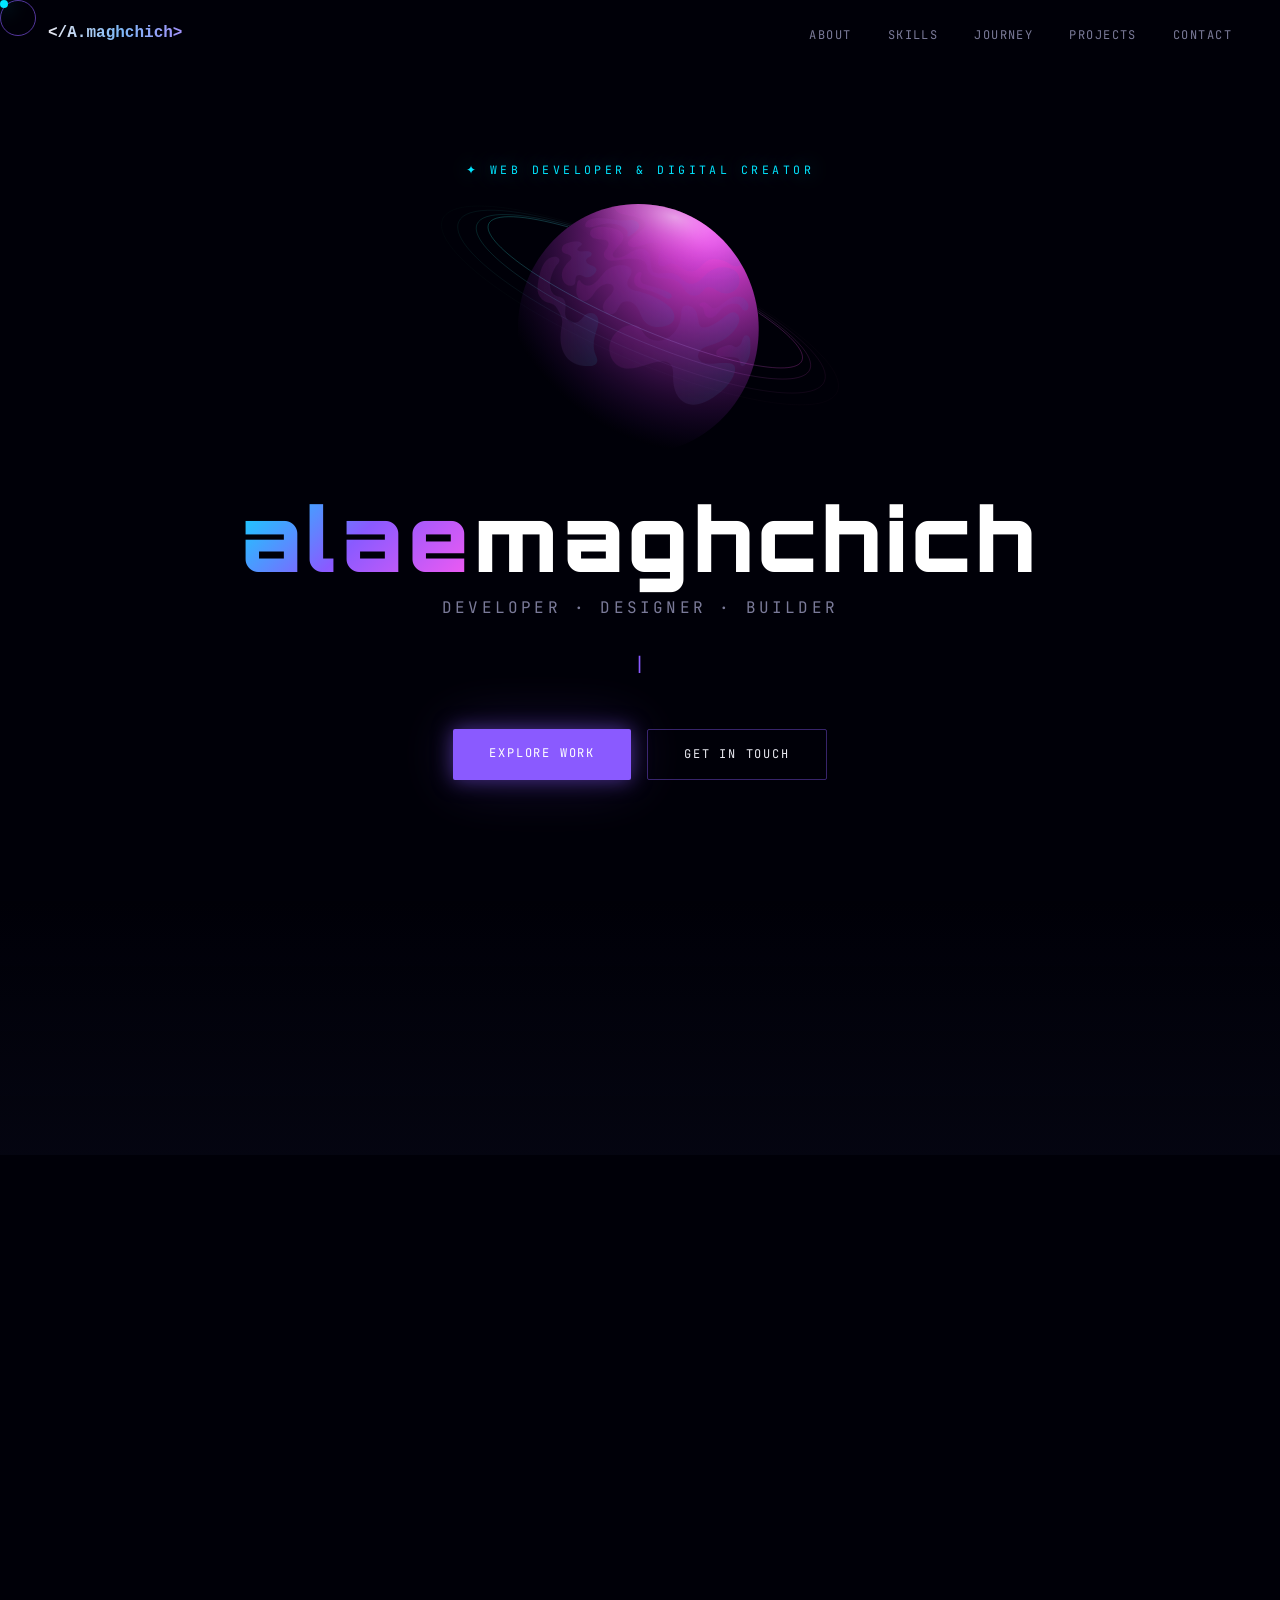
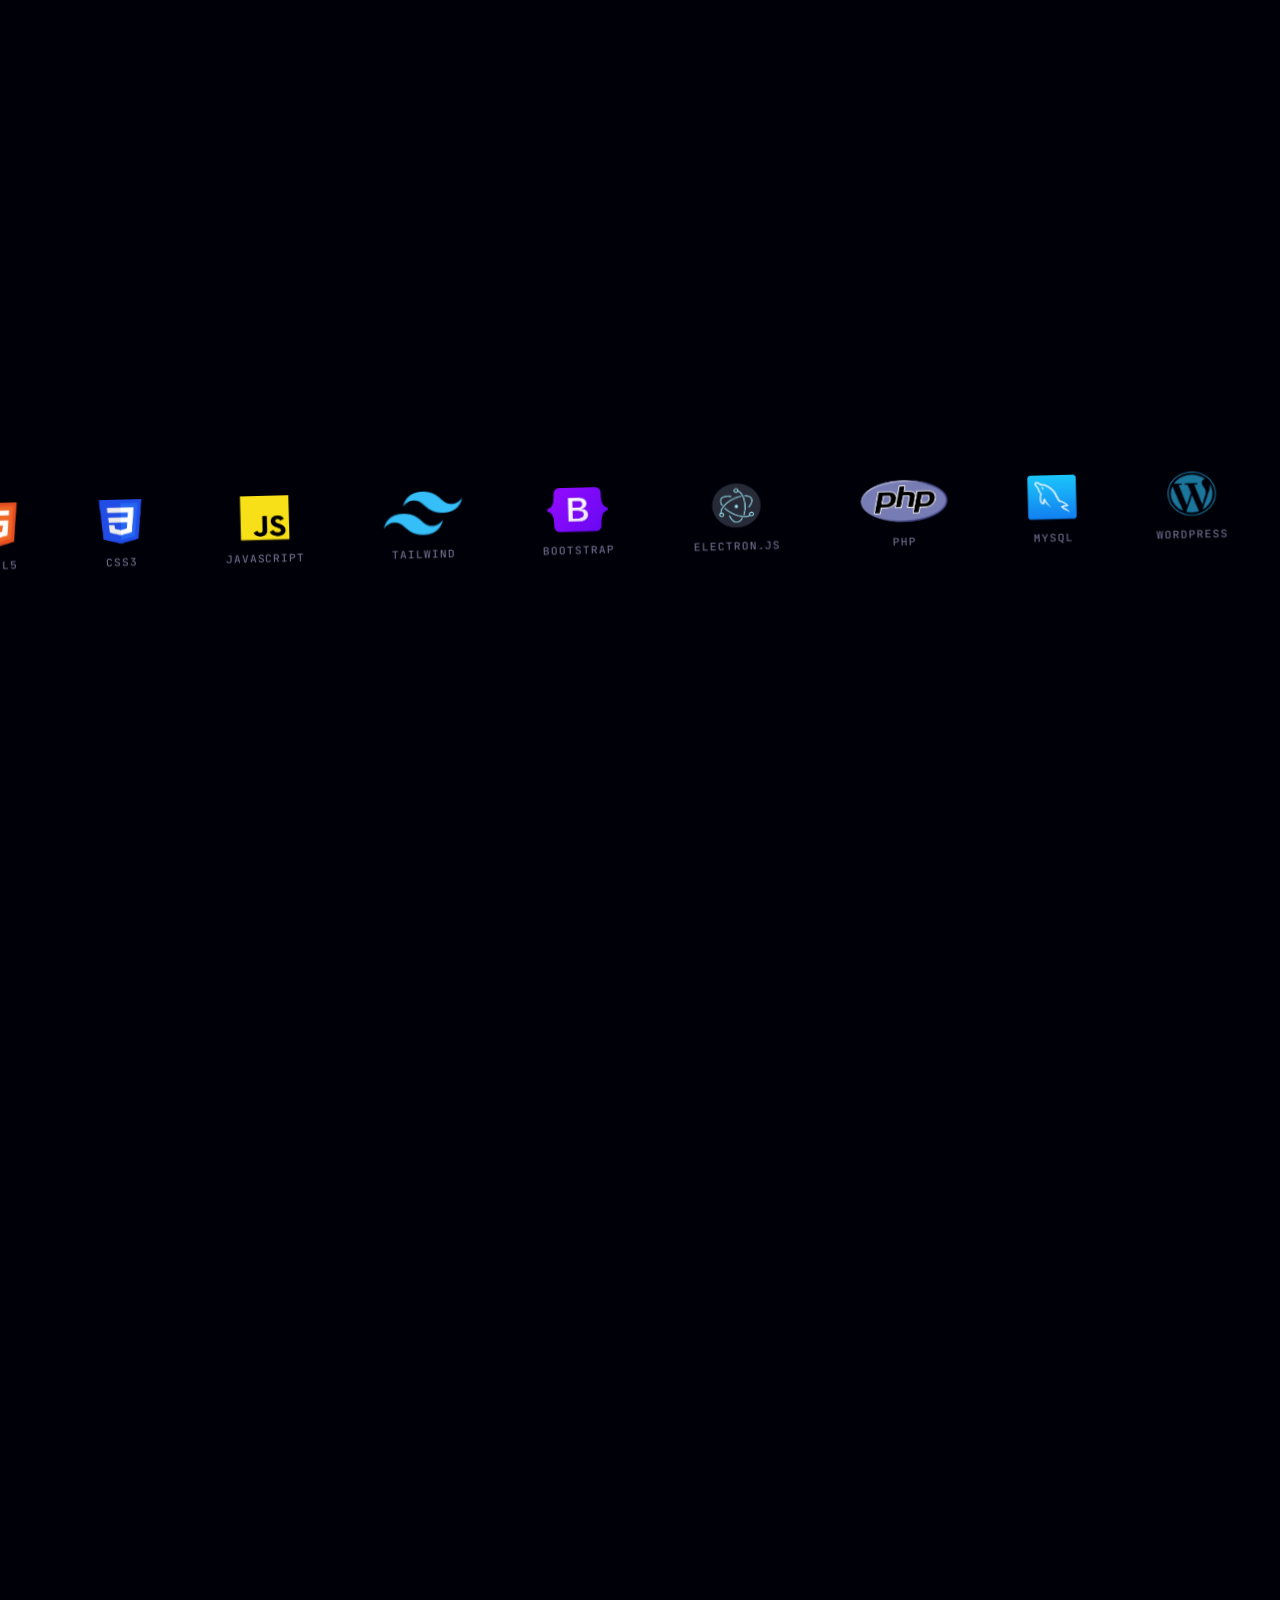
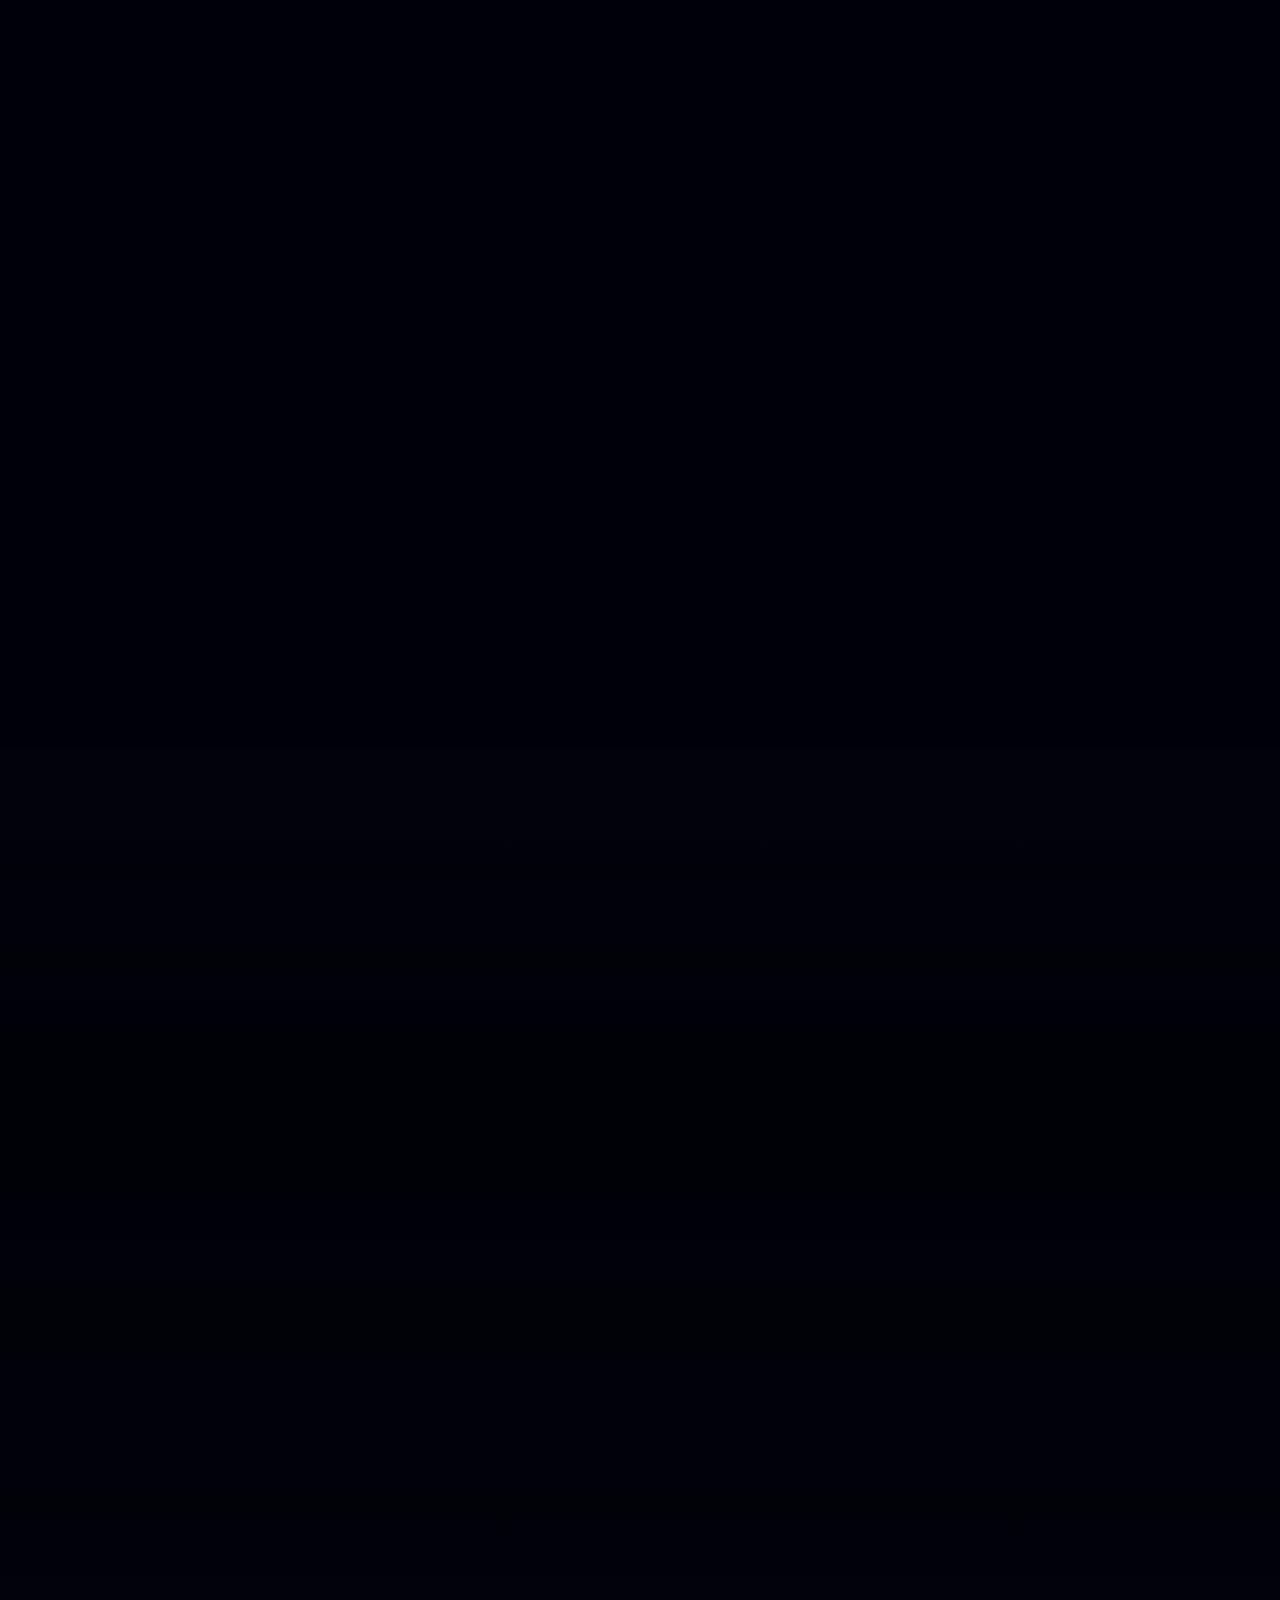
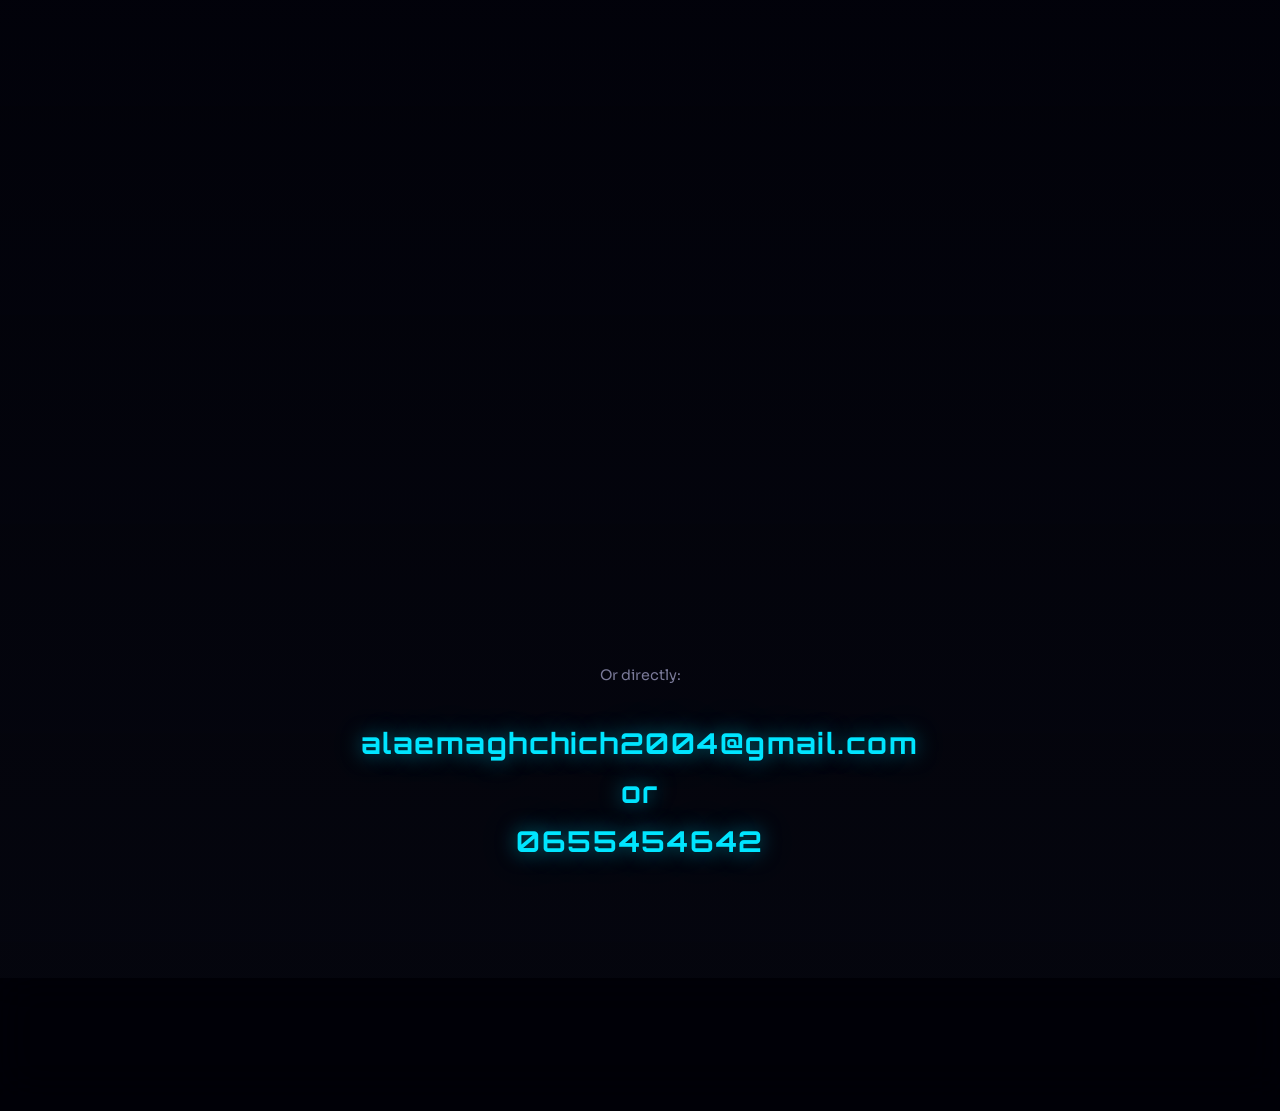
==== commit 5ad1e92e: "pushed final version  portfolio" ====
--- a/alae-maghchich-portfolio/index.html
+++ b/alae-maghchich-portfolio/index.html
@@ -24,9 +24,10 @@
 
   <!-- ── NAVIGATION ────────────────────────────────────────────── -->
   <nav id="main-nav" role="navigation" aria-label="Main navigation">
-    <img src="img/IMG_20260428_194711_703.png" alt="maghchich" href="#hero" class="nav-logo">
-
-    <ul class="nav-links" role="list">
+    
+<a href="#hero" class="nav-logo">
+  &lt;/A<span>.</span>maghchich&gt;
+</a>    <ul class="nav-links" role="list">
       <li><a href="#about"      class="nav-link">About</a></li>
       <li><a href="#skills"     class="nav-link">Skills</a></li>
       <li><a href="#background" class="nav-link">Journey</a></li>
@@ -88,7 +89,7 @@
 
           <div class="about-text">
             <p class="reveal reveal-delay-2">
-              I'm a <strong>full-stack developer</strong> based in Morocco, obsessed with crafting
+              I'm a <strong>Web Developer</strong> based in Morocco, obsessed with crafting
               digital products that feel alive. I blend code and design to create
               experiences that leave an impression — not just a footprint.
             </p>
@@ -282,7 +283,7 @@
         <article class="project-card reveal reveal-delay-1" data-id="1" role="button" tabindex="0" aria-label="Open NebulaChat project">
           <div class="project-preview">
             <div class="project-preview-inner">
-              <img src="img/figmasolicodeblog.png" alt="figmasolicodeblog.png" class="project-preview-img">
+              <img src="img/Capture d’écran 2026-04-28 152247.png" alt="figmasolicodeblog.png" class="project-preview-img">
             </div>
             <div class="project-preview-overlay"></div>
           </div>
@@ -389,64 +390,45 @@
         </p>
 
         <!-- Contact Form -->
-        <form id="contact-form" class="contact-form reveal reveal-delay-3" action="https://formspree.io/f/xyzgwjrn" method="POST">
-          <div class="form-group">
-            <label for="name" class="form-label">Name</label>
-            <input 
-              type="text" 
-              id="name" 
-              name="name" 
-              class="form-input" 
-              placeholder="Your name"
-              required
-            >
-            <span class="form-error" id="name-error"></span>
-          </div>
-
-          <div class="form-group">
-            <label for="email" class="form-label">Email</label>
-            <input 
-              type="email" 
-              id="email" 
-              name="email" 
-              class="form-input" 
-              placeholder="your@email.com"
-              required
-            >
-            <span class="form-error" id="email-error"></span>
-          </div>
-
-          <div class="form-group">
-            <label for="subject" class="form-label">Subject</label>
-            <input 
-              type="text" 
-              id="subject" 
-              name="subject" 
-              class="form-input" 
-              placeholder="What's this about?"
-              required
-            >
-            <span class="form-error" id="subject-error"></span>
-          </div>
-
-          <div class="form-group">
-            <label for="message" class="form-label">Message</label>
-            <textarea 
-              id="message" 
-              name="message" 
-              class="form-input form-textarea" 
-              placeholder="Tell me about your project..."
-              rows="6"
-              required
-            ></textarea>
-            <span class="form-error" id="message-error"></span>
-          </div>
-
-          <button type="submit" class="btn btn-primary" id="submit-btn">
-            Send Message
-          </button>
-          <span class="form-success" id="success-message"></span>
-        </form>
+<form id="contact-form"
+      class="contact-form reveal reveal-delay-3"
+      name="contact"
+      method="POST"
+      data-netlify="true">
+
+  <input type="hidden" name="form-name" value="contact">
+
+  <div class="form-group">
+    <label for="name" class="form-label">Name</label>
+    <input type="text" id="name" name="name" class="form-input" required>
+    <span id="name-error" class="form-error"></span>
+  </div>
+
+  <div class="form-group">
+    <label for="email" class="form-label">Email</label>
+    <input type="email" id="email" name="email" class="form-input" required>
+    <span id="email-error" class="form-error"></span>
+  </div>
+
+  <div class="form-group">
+    <label for="subject" class="form-label">Subject</label>
+    <input type="text" id="subject" name="subject" class="form-input" required>
+    <span id="subject-error" class="form-error"></span>
+  </div>
+
+  <div class="form-group">
+    <label for="message" class="form-label">Message</label>
+    <textarea id="message" name="message" class="form-input form-textarea" rows="6" required></textarea>
+    <span id="message-error" class="form-error"></span>
+  </div>
+
+  <button type="submit" id="submit-btn" class="btn btn-primary">
+    Send Message
+  </button>
+
+  <p id="success-message"></p>
+
+</form>
 
         <!-- Email Link Alternative -->
         <p style="color:var(--text-dim); margin-top: 32px; font-size: 0.9rem">
@@ -467,22 +449,27 @@
       <div class="status-dot"></div>
       Available for projects
               <div class="social-links reveal reveal-delay-4">
-          <a href="https://github.com/alaemaghchich" class="social-link" aria-label="GitHub" title="GitHub">
+          <a href="https://github.com/alaemaghchich" class="social-link" target="_blank" aria-label="GitHub" title="GitHub">
             <!-- GitHub SVG icon -->
             <svg width="18" height="18" viewBox="0 0 24 24" fill="currentColor">
               <path d="M12 0C5.37 0 0 5.37 0 12c0 5.3 3.44 9.8 8.2 11.38.6.11.82-.26.82-.58v-2.03c-3.34.73-4.04-1.61-4.04-1.61-.54-1.38-1.33-1.75-1.33-1.75-1.08-.74.08-.73.08-.73 1.2.08 1.83 1.23 1.83 1.23 1.06 1.82 2.79 1.3 3.47.99.11-.77.42-1.3.76-1.6-2.67-.3-5.47-1.33-5.47-5.93 0-1.31.47-2.38 1.24-3.22-.13-.3-.54-1.52.12-3.18 0 0 1.01-.32 3.3 1.23a11.5 11.5 0 0 1 3-.4c1.02 0 2.04.13 3 .4 2.28-1.55 3.29-1.23 3.29-1.23.66 1.66.25 2.88.12 3.18.77.84 1.24 1.91 1.24 3.22 0 4.61-2.81 5.63-5.48 5.92.43.37.81 1.1.81 2.22v3.29c0 .32.22.7.83.58C20.56 21.8 24 17.3 24 12c0-6.63-5.37-12-12-12z"/>
             </svg>
           </a>
-          <a href="https://ma.linkedin.com/in/alae-maghchich-338a4239a" class="social-link" aria-label="LinkedIn" title="LinkedIn">
+          <a href="https://ma.linkedin.com/in/alae-maghchich-338a4239a" class="social-link" target="_blank" aria-label="LinkedIn" title="LinkedIn">
             <svg width="18" height="18" viewBox="0 0 24 24" fill="currentColor">
               <path d="M20.45 20.45h-3.55v-5.57c0-1.33-.03-3.04-1.85-3.04-1.85 0-2.14 1.45-2.14 2.94v5.67H9.36V9h3.41v1.56h.05c.47-.9 1.63-1.85 3.35-1.85 3.58 0 4.24 2.36 4.24 5.43v6.31zM5.34 7.43a2.06 2.06 0 1 1 0-4.12 2.06 2.06 0 0 1 0 4.12zm1.78 13.02H3.56V9h3.56v11.45zM22.22 0H1.77C.79 0 0 .77 0 1.73v20.54C0 23.23.79 24 1.77 24h20.45c.98 0 1.78-.77 1.78-1.73V1.73C24 .77 23.2 0 22.22 0z"/>
             </svg>
           </a>
-          <a href="https://x.com/AlaeMaghch34144" class="social-link" aria-label="Twitter / X" title="Twitter">
+          <a href="https://x.com/AlaeMaghch34144" class="social-link" target="_blank" aria-label="Twitter / X" title="Twitter">
             <svg width="18" height="18" viewBox="0 0 24 24" fill="currentColor">
               <path d="M18.24 2h3.12l-6.81 7.79L22.5 22h-6.27l-4.91-6.42L5.5 22H2.38l7.29-8.33L1.5 2h6.43l4.43 5.87L18.24 2zm-1.1 18h1.73L6.97 3.73H5.12L17.14 20z"/>
             </svg>
           </a>
+          <a href="https://www.instagram.com/alae_mgh?igsh=bTQ1cHEzdXhjajkx" class="social-link" target="_blank" aria-label="Instagram" title="Instagram">
+  <svg width="18" height="18" viewBox="0 0 24 24" fill="currentColor">
+    <path d="M7.75 2C4.57 2 2 4.57 2 7.75v8.5C2 19.43 4.57 22 7.75 22h8.5C19.43 22 22 19.43 22 16.25v-8.5C22 4.57 19.43 2 16.25 2h-8.5zm0 2h8.5C18.22 4 20 5.78 20 7.75v8.5c0 1.97-1.78 3.75-3.75 3.75h-8.5C5.78 20 4 18.22 4 16.25v-8.5C4 5.78 5.78 4 7.75 4zm8.75 1.5a1.25 1.25 0 1 0 0 2.5 1.25 1.25 0 0 0 0-2.5zM12 7a5 5 0 1 0 0 10 5 5 0 0 0 0-10zm0 2a3 3 0 1 1 0 6 3 3 0 0 1 0-6z"/>
+  </svg>
+</a>
         </div>
     </div>
   </footer>
--- a/alae-maghchich-portfolio/style.css
+++ b/alae-maghchich-portfolio/style.css
@@ -118,13 +118,83 @@
 #main-nav.scrolled {
   background: rgba(5, 6, 15, 0.85);
   backdrop-filter: blur(20px);
-  padding: 1px 15px;
+  padding: 14px 48px;
   border-bottom: 1px solid var(--border);
 }
 
-.nav-logo { 
-  height: 65px;
-  border-radius: 50px;
+@import url('https://fonts.googleapis.com/css2?family=Fira+Code:wght@600&display=swap');
+
+.nav-logo {
+  font-family: 'Fira Code', monospace;
+  font-weight: 600;
+  text-decoration: none;
+  display: inline-block;
+  position: relative;
+  background: linear-gradient(90deg, #e8e8f0 0%, #7eb8f7 18%, #a78bfa 36%, #f472b6 54%, #34d399 72%, #e8e8f0 100%);
+  background-size: 300% 100%;
+  -webkit-background-clip: text;
+  -webkit-text-fill-color: transparent;
+  background-clip: text;
+  animation: gradientShift 5s linear infinite, infinityFloat 4s ease-in-out infinite;
+}
+
+.nav-logo::before,
+.nav-logo::after {
+  content: attr(data-text);
+  position: absolute;
+  top: 0; left: 0;
+  background: inherit;
+  background-size: 300% 100%;
+  -webkit-background-clip: text;
+  -webkit-text-fill-color: transparent;
+  background-clip: text;
+}
+
+.nav-logo::before {
+  clip-path: polygon(0 0, 100% 0, 100% 38%, 0 38%);
+  animation: glitchTop 3.5s infinite step-start, gradientShift 5s linear infinite;
+}
+
+.nav-logo::after {
+  clip-path: polygon(0 62%, 100% 62%, 100% 100%, 0 100%);
+  animation: glitchBot 3.5s infinite step-start, gradientShift 5s linear infinite reverse;
+}
+
+@keyframes gradientShift {
+  0%   { background-position: 0% 50%; }
+  100% { background-position: 300% 50%; }
+}
+
+@keyframes infinityFloat {
+  0%   { transform: translate(0,0); }
+  15%  { transform: translate(7px,-5px); }
+  30%  { transform: translate(11px,0); }
+  45%  { transform: translate(7px,5px); }
+  50%  { transform: translate(0,6px); }
+  65%  { transform: translate(-7px,5px); }
+  80%  { transform: translate(-11px,0); }
+  90%  { transform: translate(-7px,-5px); }
+  100% { transform: translate(0,0); }
+}
+
+@keyframes glitchTop {
+  0%,89% { transform:none; opacity:0; }
+  90%    { transform:translate(-4px,-2px); opacity:.85; }
+  91%    { transform:translate(4px,2px); opacity:.6; }
+  92%    { transform:translate(-2px,0); opacity:.75; }
+  93%    { transform:none; opacity:0; }
+  95%    { transform:translate(6px,-1px) skewX(-6deg); opacity:.7; }
+  96%    { transform:none; opacity:0; }
+}
+
+@keyframes glitchBot {
+  0%,91% { transform:none; opacity:0; }
+  92%    { transform:translate(5px,3px) skewX(4deg); opacity:.8; }
+  93%    { transform:translate(-4px,-1px); opacity:.5; }
+  94%    { transform:translate(2px,2px); opacity:.7; }
+  95%    { transform:none; opacity:0; }
+  97%    { transform:translate(-6px,0) skewX(-4deg); opacity:.65; }
+  98%    { transform:none; opacity:0; }
 }
 
 
@@ -981,7 +1051,17 @@
 .form-success.show {
   opacity: 1;
 }
-
+#success-message {
+  margin-top: 12px;
+  color: #00ffcc;
+  font-size: 0.9rem;
+  opacity: 0;
+  transition: opacity 0.3s ease;
+}
+
+#success-message.show {
+  opacity: 1;
+}
 #submit-btn {
   margin-top: 16px;
   align-self: center;
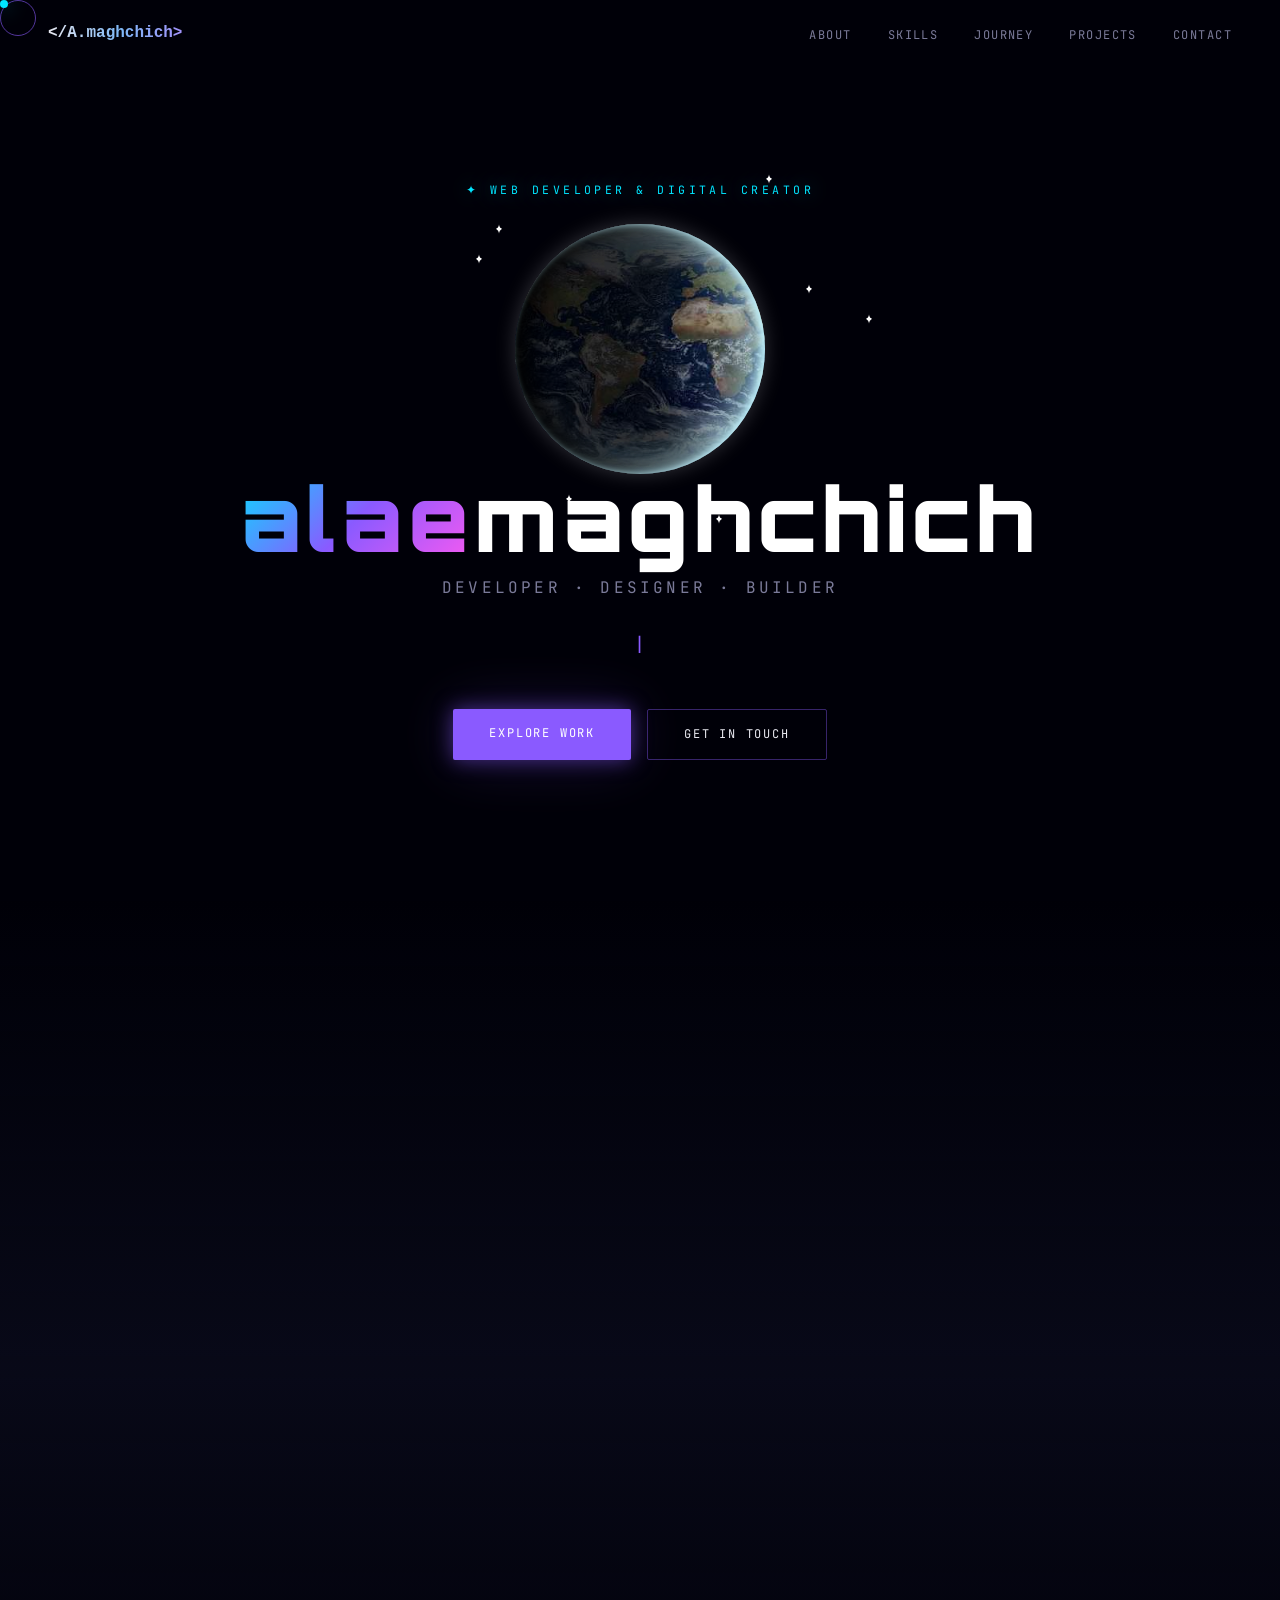
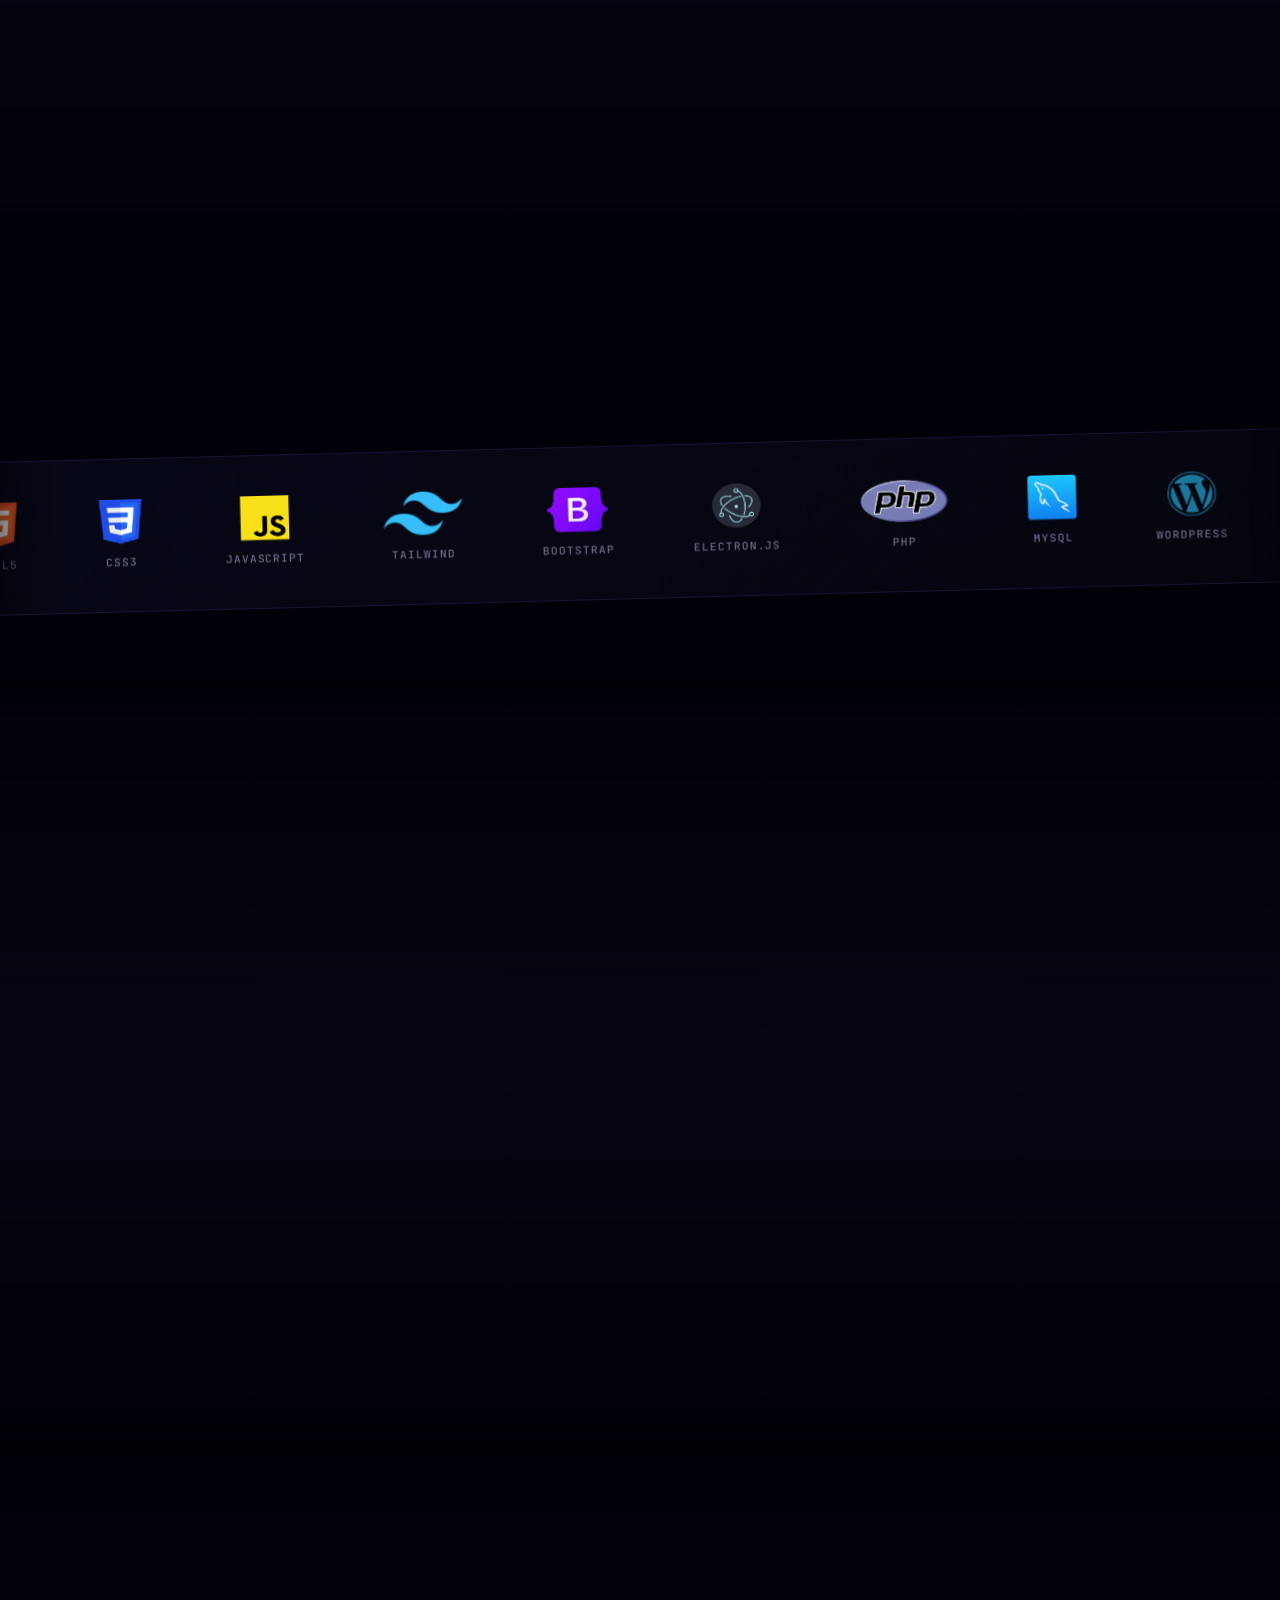
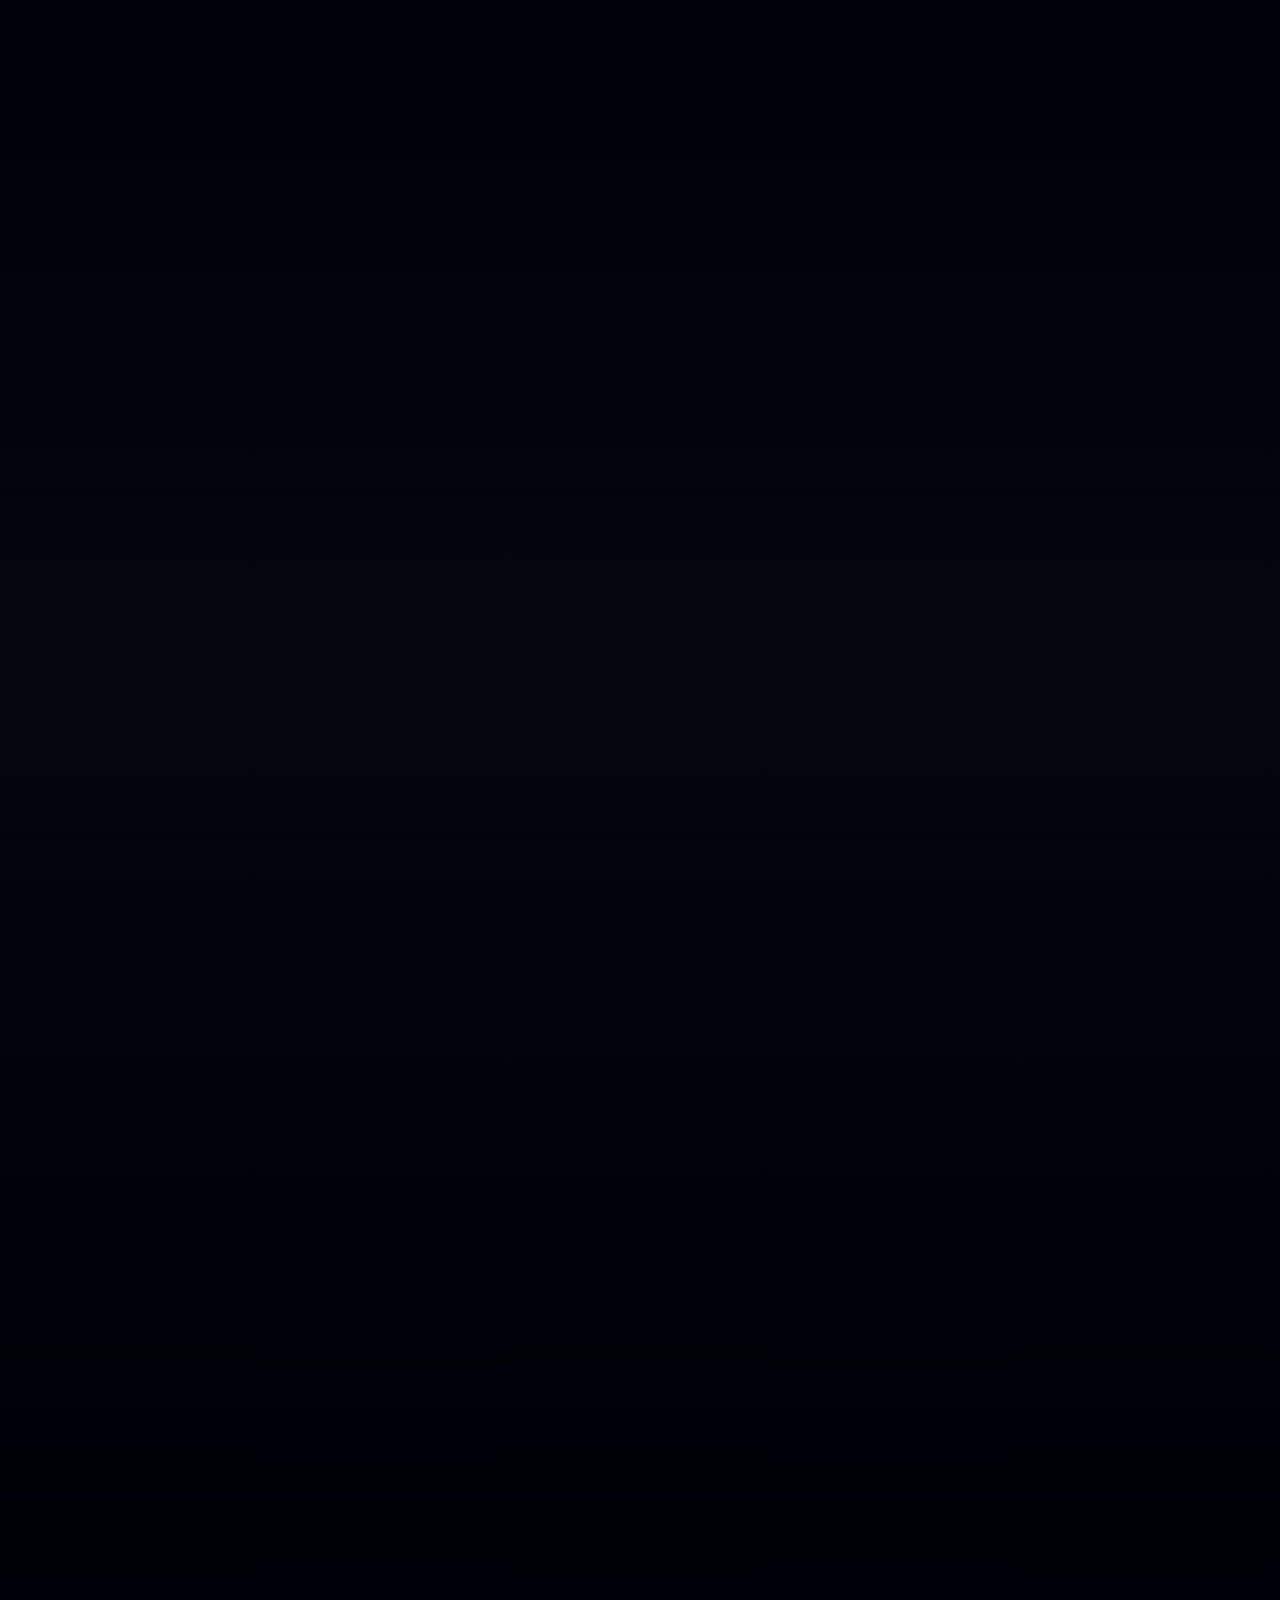
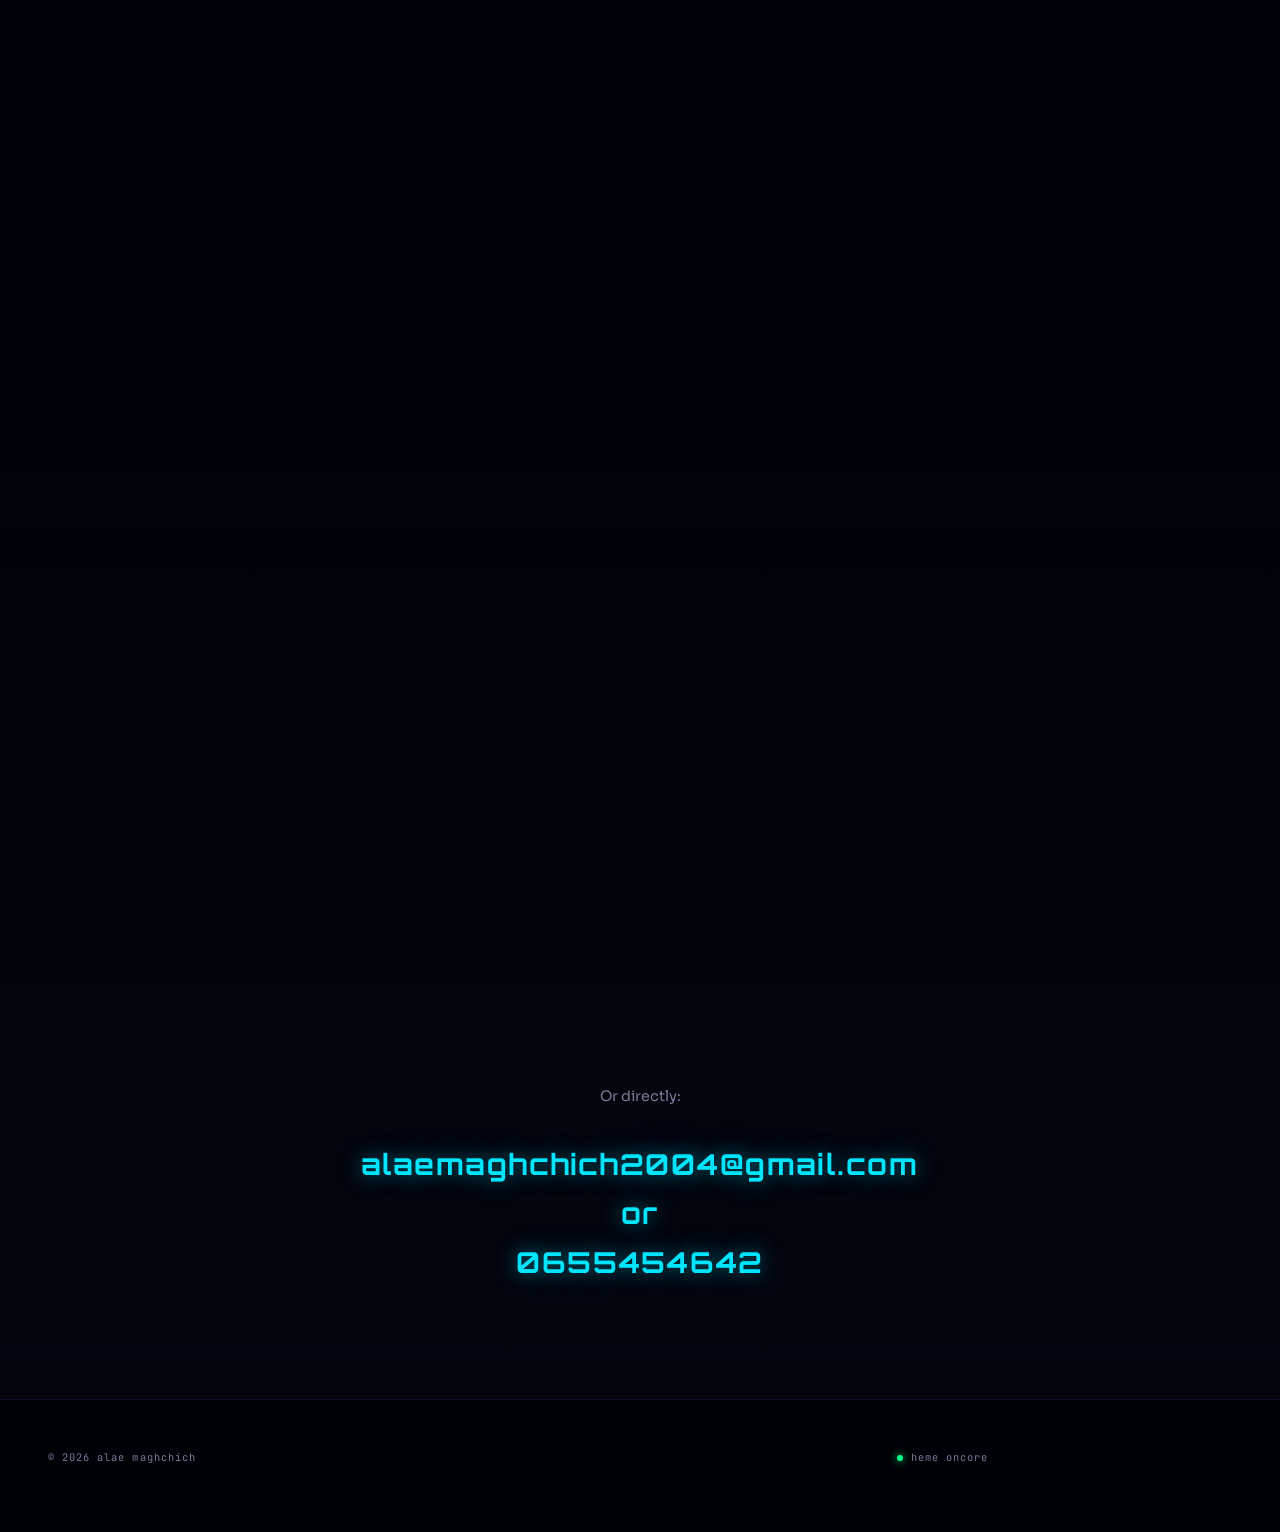
==== commit 46602b78: "add project" ====
--- a/alae-maghchich-portfolio/index.html
+++ b/alae-maghchich-portfolio/index.html
@@ -6,6 +6,7 @@
   <title> alae maghchich Portfolio</title>
   <meta name="description" content="Full-stack developer crafting immersive digital experiences" />
   <link rel="stylesheet" href="style.css" />
+  <script src="https://cdn.tailwindcss.com"></script>
 
   <!-- Three.js CDN -->
   <script src="https://cdnjs.cloudflare.com/ajax/libs/three.js/r128/three.min.js" defer></script>
@@ -53,8 +54,86 @@
   <section id="hero">
     <p class="hero-eyebrow">✦ Web Developer &amp; Digital Creator</p>
 
-    <div class="hero-orb-wrap">
-      <img src="img/636ea2e3a8142824447ccafb_planet 1.svg" height="250px">
+
+
+    <!-- From Uiverse.io by Lakshay-art -->
+    <div class="section-banner">
+      <div id="star-1">
+        <div class="curved-corner-star">
+          <div id="curved-corner-bottomright"></div>
+          <div id="curved-corner-bottomleft"></div>
+        </div>
+        <div class="curved-corner-star">
+          <div id="curved-corner-topright"></div>
+          <div id="curved-corner-topleft"></div>
+        </div>
+      </div>
+
+      <div id="star-2">
+        <div class="curved-corner-star">
+          <div id="curved-corner-bottomright"></div>
+          <div id="curved-corner-bottomleft"></div>
+        </div>
+        <div class="curved-corner-star">
+          <div id="curved-corner-topright"></div>
+          <div id="curved-corner-topleft"></div>
+        </div>
+      </div>
+
+      <div id="star-3">
+        <div class="curved-corner-star">
+          <div id="curved-corner-bottomright"></div>
+          <div id="curved-corner-bottomleft"></div>
+        </div>
+        <div class="curved-corner-star">
+          <div id="curved-corner-topright"></div>
+          <div id="curved-corner-topleft"></div>
+        </div>
+      </div>
+
+      <div id="star-4">
+        <div class="curved-corner-star">
+          <div id="curved-corner-bottomright"></div>
+          <div id="curved-corner-bottomleft"></div>
+        </div>
+        <div class="curved-corner-star">
+          <div id="curved-corner-topright"></div>
+          <div id="curved-corner-topleft"></div>
+        </div>
+      </div>
+
+      <div id="star-5">
+        <div class="curved-corner-star">
+          <div id="curved-corner-bottomright"></div>
+          <div id="curved-corner-bottomleft"></div>
+        </div>
+        <div class="curved-corner-star">
+          <div id="curved-corner-topright"></div>
+          <div id="curved-corner-topleft"></div>
+        </div>
+      </div>
+
+      <div id="star-6">
+        <div class="curved-corner-star">
+          <div id="curved-corner-bottomright"></div>
+          <div id="curved-corner-bottomleft"></div>
+        </div>
+        <div class="curved-corner-star">
+          <div id="curved-corner-topright"></div>
+          <div id="curved-corner-topleft"></div>
+        </div>
+      </div>
+
+      <div id="star-7">
+        <div class="curved-corner-star">
+          <div id="curved-corner-bottomright"></div>
+          <div id="curved-corner-bottomleft"></div>
+        </div>
+        <div class="curved-corner-star">
+          <div id="curved-corner-topright"></div>
+          <div id="curved-corner-topleft"></div>
+        </div>
+      </div>
     </div>
 
     <h1 class="hero-name">
@@ -251,7 +330,7 @@
           <p class="bg-panel-label">Education</p>
 
           <div class="timeline-item">
-            <div class="timeline-year">2025 — Present</div>
+            <div class="timeline-year">2025 — 2026</div>
             <div class="timeline-title">Web Development</div>
             <div class="timeline-sub">Solicode(ofppt) - Tangier</div>
           </div>
@@ -260,8 +339,8 @@
 
           <div class="timeline-item">
             <div class="timeline-year">2024 — 2025</div>
-            <div class="timeline-title">Baccalaureat Sc SVT</div>
-            <div class="timeline-sub">bac libre</div>
+            <div class="timeline-title">Baccalaureat</div>
+            <div class="timeline-sub">Lycée Alkhawarizmie - Tangier</div>
           </div>
         </div>
 
@@ -366,6 +445,21 @@
             <div class="project-num">06</div>
             <h3 class="project-title">Consultations List</h3>
             <p class="project-desc">A sleek, full-stack management interface designed for healthcare providers to track patient vitals, manage consultation lists, and receive real-time diagnostic alerts based on clinical data.</p>
+            <div class="project-arrow">View Project <span>→</span></div>
+          </div>
+        </article>
+
+        <article class="project-card reveal reveal-delay-1" data-id="7" role="button" tabindex="0" aria-label="Open New Project">
+          <div class="project-preview">
+            <div class="project-preview-inner">
+              <img src="img/img1.png" alt="Coiffeur Elite" class="project-preview-img">
+            </div>
+            <div class="project-preview-overlay"></div>
+          </div>
+          <div class="project-info">
+            <div class="project-num">07</div>
+            <h3 class="project-title">Coiffeur Élite — Application Web (Projet de Fin d'Année)</h3>
+            <p class="project-desc">A premium full-stack salon booking platform built with PHP , MySQL, featuring secure PDO-driven scheduling.</p>
             <div class="project-arrow">View Project <span>→</span></div>
           </div>
         </article>
@@ -447,7 +541,7 @@
     <p class="footer-copy">© 2026 alae maghchich</p>
     <div class="footer-status">
       <div class="status-dot"></div>
-      Available for projects
+      heme oncore
               <div class="social-links reveal reveal-delay-4">
           <a href="https://github.com/alaemaghchich" class="social-link" target="_blank" aria-label="GitHub" title="GitHub">
             <!-- GitHub SVG icon -->
@@ -477,7 +571,28 @@
   <!-- ── PROJECT MODAL ──────────────────────────────────────────── -->
   <div id="modal-overlay" role="dialog" aria-modal="true" aria-label="Project details">
     <div id="project-modal">
-      <button id="modal-close" aria-label="Close modal">✕</button>
+<!-- From Uiverse.io by AKAspidey01 --> 
+<button
+  class="relative border-2  group hover:border-red-500 w-12 h-12 duration-500 overflow-hidden" type="button" id="modal-close"  >
+  <p
+    class="font-Manrope text-3xl h-full w-full flex items-center justify-center  duration-500 relative z-10 group-hover:scale-0"
+  >
+    ×
+  </p>
+  <span
+    class="absolute w-full h-full bg-red-500 rotate-45 group-hover:top-9 duration-500 top-12 left-0"
+  ></span>
+  <span
+    class="absolute w-full h-full bg-red-500 rotate-45 top-0 group-hover:left-9 duration-500 left-12"
+  ></span>
+  <span
+    class="absolute w-full h-full bg-red-500 rotate-45 top-0 group-hover:right-9 duration-500 right-12"
+  ></span>
+  <span
+    class="absolute w-full h-full bg-red-500 rotate-45 group-hover:bottom-9 duration-500 bottom-12 right-0"
+  ></span>
+</button>
+
 
       <div class="modal-preview">
         <img class="modal-preview-image" src="img/image.png" alt="Project screenshot">
--- a/alae-maghchich-portfolio/style.css
+++ b/alae-maghchich-portfolio/style.css
@@ -282,6 +282,7 @@
   align-items: center; justify-content: center;
   text-align: center;
   padding: 120px 24px 80px;
+  overflow-x: hidden;
 }
 
 .hero-eyebrow {
@@ -302,6 +303,136 @@
   opacity: 0;
   animation: fadeDown 0.9s 0.5s var(--ease-expo) forwards;
 }
+/* From Uiverse.io by Lakshay-art */ 
+.section-banner {
+  height: 250px;
+  width: 250px;
+  position: relative;
+  transition: left 0.3s linear;
+  background: url("[data-uri]");
+  background-size: cover;
+  background-position: left;
+  bottom: 0px;
+  border-radius: 50%;
+  animation: earthRotate 30s linear 0s infinite;
+  box-shadow: 0px 0 20px RGBA(255, 255, 255, 0.2), -5px 0px 8px #c3f4ff inset,
+    15px 2px 25px #000 inset, -24px -2px 34px #c3f4ff99 inset,
+    250px 0px 44px #00000066 inset, 150px 0px 38px #000000aa inset;
+}
+@keyframes earthRotate {
+  0% {
+    background-position: 0 0;
+  }
+  100% {
+    background-position: 400px 0;
+  }
+}
+
+.curved-corner-star {
+  display: flex;
+  position: relative;
+}
+
+#curved-corner-bottomleft,
+#curved-corner-bottomright,
+#curved-corner-topleft,
+#curved-corner-topright {
+  width: 4px;
+  height: 5px;
+  overflow: hidden;
+  position: relative;
+}
+
+#curved-corner-bottomleft:before,
+#curved-corner-bottomright:before,
+#curved-corner-topleft:before,
+#curved-corner-topright:before {
+  content: "";
+  display: block;
+  width: 200%;
+  height: 200%;
+  position: absolute;
+  border-radius: 50%;
+}
+
+#curved-corner-bottomleft:before {
+  bottom: 0;
+  left: 0;
+  box-shadow: -5px 5px 0 0 white;
+}
+
+#curved-corner-bottomright:before {
+  bottom: 0;
+  right: 0;
+  box-shadow: 5px 5px 0 0 white;
+}
+
+#curved-corner-topleft:before {
+  top: 0;
+  left: 0;
+  box-shadow: -5px -5px 0 0 white;
+}
+
+#curved-corner-topright:before {
+  top: 0;
+  right: 0;
+  box-shadow: 5px -5px 0 0 white;
+}
+
+@keyframes twinkling {
+  0%,
+  100% {
+    opacity: 0.1;
+  }
+  50% {
+    opacity: 1;
+  }
+}
+
+#star-1 {
+  position: absolute;
+  left: -20px;
+  animation: twinkling 3s infinite;
+}
+
+#star-2 {
+  position: absolute;
+  left: -40px;
+  top: 30px;
+  animation: twinkling 2s infinite;
+}
+#star-3 {
+  position: absolute;
+  left: 350px;
+  top: 90px;
+  animation: twinkling 4s infinite;
+}
+#star-4 {
+  position: absolute;
+  left: 200px;
+  top: 290px;
+  animation: twinkling 3s infinite;
+}
+#star-5 {
+  position: absolute;
+  left: 50px;
+  top: 270px;
+  animation: twinkling 1.5s infinite;
+}
+
+#star-6 {
+  position: absolute;
+  left: 250px;
+  top: -50px;
+  animation: twinkling 4s infinite;
+}
+#star-7 {
+  position: absolute;
+  left: 290px;
+  top: 60px;
+  animation: twinkling 2s infinite;
+}
+
 
 .hero-orb {
 
@@ -921,14 +1052,33 @@
 }
 
 #modal-close {
-  position: absolute; top: 16px; right: 20px;
-  background: none; border: none; cursor: none;
-  font-size: 1.4rem; color: var(--text-dim);
+  position: absolute; 
+  top: 20px; 
+  right: 24px;
+  width: 40px;
+  height: 40px;
+  border-radius: 50%;
+  cursor: pointer;
+  font-size: 1.6rem; 
+  color: rgb(255, 0, 0);
   line-height: 1;
-  transition: color 0.2s, transform 0.2s;
-}
-
-#modal-close:hover { color: var(--text-bright); transform: rotate(90deg); }
+  display: flex;
+  align-items: center;
+  justify-content: center;
+  transition: all 0.3s cubic-bezier(0.34, 1.56, 0.64, 1);
+  z-index: 1001;
+  outline: none;
+}
+
+#modal-close:hover { 
+  color: white; 
+  transform: rotate(90deg) scale(1.1);
+  box-shadow: 0 8px 25px rgba(255, 107, 107, 0.5);
+}
+
+#modal-close:active {
+  transform: rotate(90deg) scale(0.95);
+}
 
 /* ── CONTACT / FOOTER ───────────────────────────────────────────── */
 #contact {
@@ -1137,4 +1287,8 @@
 @media (max-width: 480px) {
   section { padding: 80px 0; }
   .about-stats { grid-template-columns: 1fr 1fr; }
-}
+  .section-banner {
+    transform: scale(0.65);
+    margin: -40px 0;
+  }
+}
